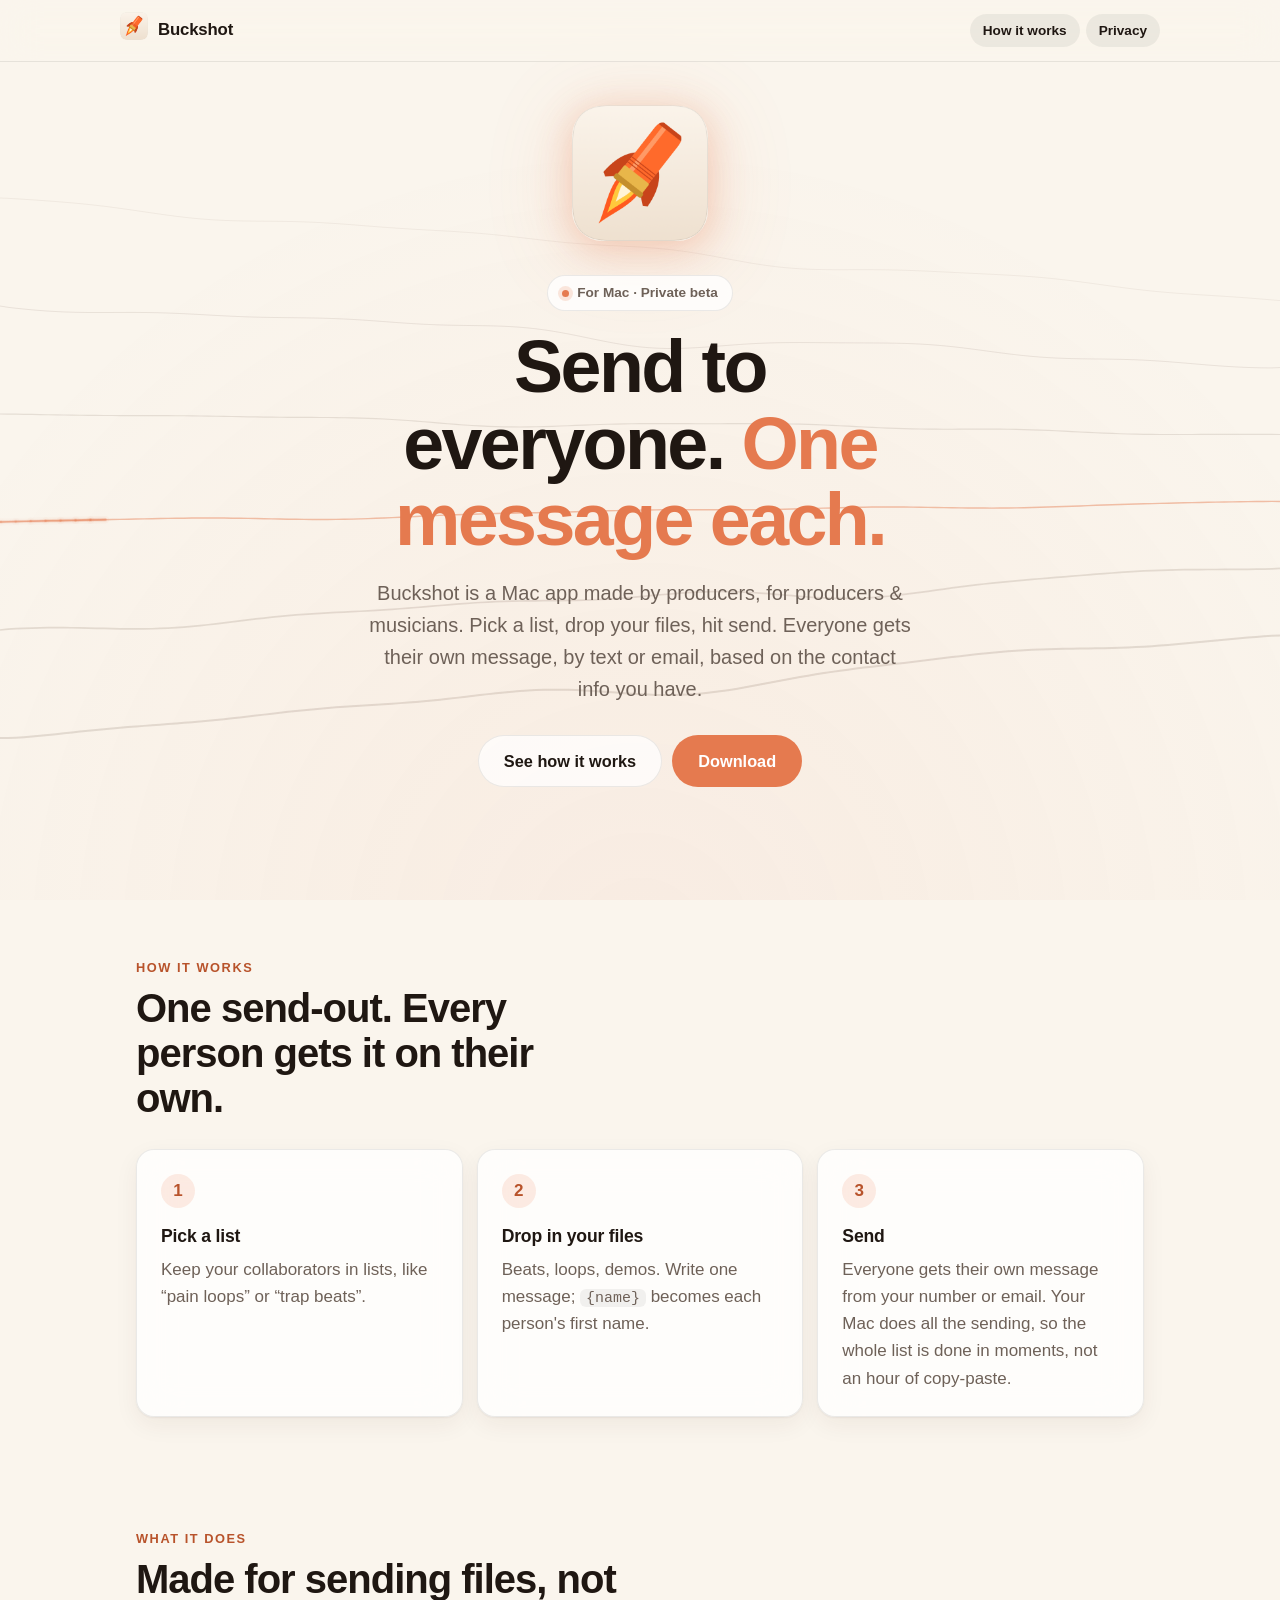
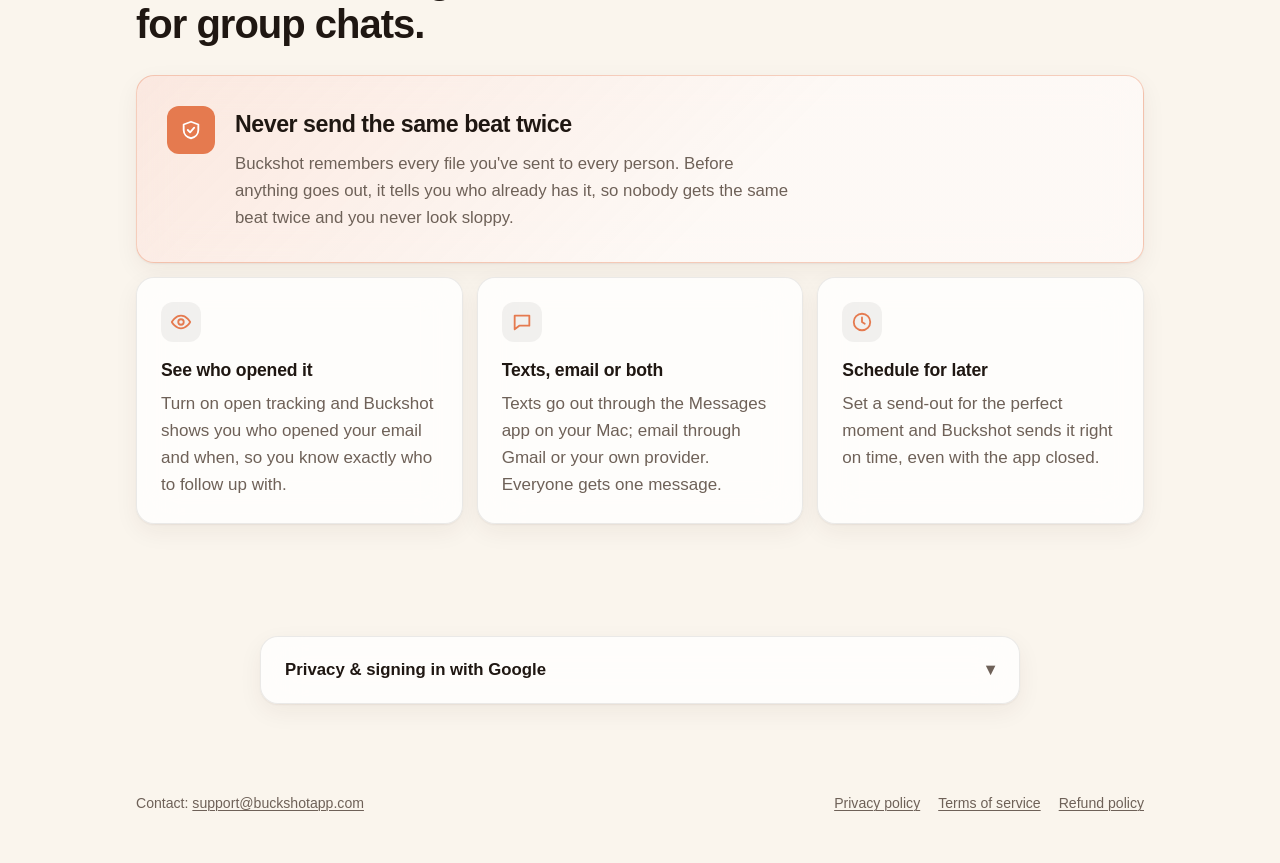
==== index.html @ 4b21f976 "Site: description says made by producers, for producers" ====
<!doctype html>
<html lang="en">
<head>
<meta charset="utf-8">
<meta name="viewport" content="width=device-width, initial-scale=1">
<!-- Google Search Console ownership (needed for Google OAuth verification). Never remove. -->
<meta name="google-site-verification" content="kDCfQ31Z-s-OFbejdX-DfELHmd-o-8pSM5kBamtCZ9k" />
<title>Buckshot</title>
<meta name="description" content="Buckshot is a Mac app that sends your files to a list of people, each as their own individual iMessage or email.">
<meta name="theme-color" content="#faf5ed" media="(prefers-color-scheme: light)">
<meta name="theme-color" content="#120d0b" media="(prefers-color-scheme: dark)">
<meta property="og:title" content="Buckshot">
<meta property="og:description" content="Send your beats to everyone, one message each. A Mac app for producers.">
<meta property="og:image" content="https://buckshotapp.com/icon-dark.png">
<link rel="icon" href="favicon.png">
<link rel="apple-touch-icon" href="apple-touch-icon.png">
<link rel="stylesheet" href="style.css">
</head>
<body>
<canvas id="strings" aria-hidden="true"></canvas>
<div class="wrap">
  <div class="nav">
    <a class="brand" href="./"><picture><source srcset="icon-light.png" media="(prefers-color-scheme: light)"><img src="icon-dark.png" alt=""></picture>Buckshot</a>
    <nav>
      <a class="pill small hide-small" href="#how">How it works</a>
      <a class="pill small" href="privacy.html">Privacy</a>
    </nav>
  </div>

  <main>
    <div class="hero">
      <div class="badge">
        <div class="glow"><picture><source srcset="icon-light.png" media="(prefers-color-scheme: light)"><img class="icon" src="icon-dark.png" alt="Buckshot app icon"></picture></div>
        <span class="chip"><span class="dot"></span>For Mac · Private beta</span>
      </div>
      <h1>Send to everyone. <em>One message each.</em></h1>
      <p class="lede">Buckshot is a Mac app made by producers, for producers &amp; musicians. Pick a list, drop your files, hit send. Everyone gets their own message, by text or email, based on the contact info you have.</p>
      <div class="actions">
        <a class="pill clear big" href="#how">See how it works</a>
        <a class="pill orange big" href="beta.html" id="download">Download</a>
      </div>
    </div>

    <section id="how">
      <p class="eyebrow">How it works</p>
      <h2>One send-out. Every person gets it on their own.</h2>
      <div class="steps">
        <div class="card"><span class="num">1</span><h3>Pick a list</h3><p>Keep your collaborators in lists, like “pain loops” or “trap beats”.</p></div>
        <div class="card"><span class="num">2</span><h3>Drop in your files</h3><p>Beats, loops, demos. Write one message; <code>{name}</code> becomes each person's first name.</p></div>
        <div class="card"><span class="num">3</span><h3>Send</h3><p>Everyone gets their own message from your number or email. Your Mac does all the sending, so the whole list is done in moments, not an hour of copy-paste.</p></div>
      </div>
    </section>

    <section>
      <p class="eyebrow">What it does</p>
      <h2>Made for sending files, not for group chats.</h2>
      <div class="card feature">
        <div class="ico"><svg viewBox="0 0 24 24" fill="none" stroke="currentColor" stroke-width="2" stroke-linecap="round" stroke-linejoin="round"><path d="M12 3l8 3v6c0 4.5-3.4 8-8 9-4.6-1-8-4.5-8-9V6z"/><path d="M8.5 12l2.5 2.5 4.5-5"/></svg></div>
        <div>
          <h3>Never send the same beat twice</h3>
          <p>Buckshot remembers every file you've sent to every person. Before anything goes out, it tells you who already has it, so nobody gets the same beat twice and you never look sloppy.</p>
        </div>
      </div>
      <div class="grid three">
        <div class="card">
          <div class="ico"><svg viewBox="0 0 24 24" fill="none" stroke="currentColor" stroke-width="2" stroke-linecap="round" stroke-linejoin="round"><path d="M2 12s3.6-7 10-7 10 7 10 7-3.6 7-10 7S2 12 2 12z"/><circle cx="12" cy="12" r="3"/></svg></div>
          <h3>See who opened it</h3><p>Turn on open tracking and Buckshot shows you who opened your email and when, so you know exactly who to follow up with.</p>
        </div>
        <div class="card">
          <div class="ico"><svg viewBox="0 0 24 24" fill="none" stroke="currentColor" stroke-width="2" stroke-linecap="round" stroke-linejoin="round"><path d="M4 5h16v11H9l-5 4z"/></svg></div>
          <h3>Texts, email or both</h3><p>Texts go out through the Messages app on your Mac; email through Gmail or your own provider. Everyone gets one message.</p>
        </div>
        <div class="card">
          <div class="ico"><svg viewBox="0 0 24 24" fill="none" stroke="currentColor" stroke-width="2" stroke-linecap="round" stroke-linejoin="round"><circle cx="12" cy="12" r="9"/><path d="M12 7v5l3 2"/></svg></div>
          <h3>Schedule for later</h3><p>Set a send-out for the perfect moment and Buckshot sends it right on time, even with the app closed.</p>
        </div>
      </div>
    </section>

    <section id="privacy">
      <details class="card google" id="google">
        <summary>Privacy &amp; signing in with Google</summary>
        <div class="body">
          <p>If you choose to send email from Gmail, Buckshot asks Google for permission to <strong>send email on your behalf</strong> (the <code>gmail.send</code> permission), plus your name and email address to show which account you're sending from. For files too big to attach (over 25 MB), it can put them in a “Buckshot” folder in your own Google Drive and link them in the email, like Gmail does; it can only touch files it created. Buckshot <strong>cannot read, search or delete your email</strong>. It only sends the messages you write, to the people you choose, when you press Send.</p>
          <p>Your Google sign-in is also your Buckshot account: Buckshot's server keeps your email address and which plan you're on, nothing else. Everything else (your contacts, lists, drafts and history) stays on your Mac.</p>
          <p><a href="privacy.html">Read the privacy policy</a></p>
        </div>
      </details>
    </section>
  </main>

  <footer>
    <span>Contact: <a href="mailto:support@buckshotapp.com">support@buckshotapp.com</a></span>
    <span class="links"><a href="privacy.html">Privacy policy</a><a href="terms.html">Terms of service</a><a href="refunds.html">Refund policy</a></span>
  </footer>
</div>
<dialog class="modal" id="beta">
  <div class="head">
    <picture><source srcset="icon-light.png" media="(prefers-color-scheme: light)"><img src="icon-dark.png" alt=""></picture>
    <div><div class="tag">Private beta</div><h2>Before you download</h2></div>
  </div>
  <p>Buckshot is in a <strong>private test</strong>. It isn't a fully released app yet, so it's very possible you'll run into a bug.</p>
  <p>If something goes wrong or you have an idea, click <strong>Report Issue / Feedback</strong> at the top of Buckshot. It goes straight to us and helps us fix it fast.</p>
  <label class="agree"><input type="checkbox" id="understand"> I understand</label>
  <div class="buttons">
    <button class="pill clear" type="button" id="cancel">Cancel</button>
    <a class="pill orange" id="get" aria-disabled="true" href="https://github.com/rockyshootingstar/buckshot-site/releases/latest/download/Buckshot.dmg">Download for Mac</a>
  </div>
  <p class="small">For macOS 14 or later. <a href="beta.html">Install steps</a></p>
</dialog>
<script>
  // Download opens the beta notice; the real download unlocks once "I understand" is ticked.
  (function () {
    const dialog = document.getElementById("beta"), box = document.getElementById("understand"), get = document.getElementById("get");
    if (!dialog.showModal) return;                       // very old browsers: the button just goes to the beta page
    document.getElementById("download").addEventListener("click", e => { e.preventDefault(); box.checked = false; sync(); dialog.showModal(); });
    document.getElementById("cancel").addEventListener("click", () => dialog.close());
    dialog.addEventListener("click", e => {          // a click outside the card closes it
      const r = dialog.getBoundingClientRect();
      if (e.target === dialog && (e.clientX < r.left || e.clientX > r.right || e.clientY < r.top || e.clientY > r.bottom)) dialog.close();
    });
    function sync() { get.setAttribute("aria-disabled", box.checked ? "false" : "true"); get.tabIndex = box.checked ? 0 : -1; }
    box.addEventListener("change", sync);
    get.addEventListener("click", e => { if (!box.checked) e.preventDefault(); else setTimeout(() => dialog.close(), 400); });
  })();
</script>
<script src="strings.js"></script>
</body>
</html>
---- style.css ----
/* Buckshot's look, matching the app (Palette.swift): warm near-black with pale strings and Buckshot orange;
   in light mode warm cream paper with soft brown strings. */
:root {
  --page: #faf5ed; --bar: rgba(250, 245, 237, 0.72); --card: rgba(255, 255, 255, 0.78);
  --edge: rgba(0, 0, 0, 0.08); --text: #1f1712; --muted: #6e6158; --soft: rgba(0, 0, 0, 0.05);
  --accent: #e57a4f; --modal: #fffaf3; --accent-text: #b8532b; --pill: rgba(0, 0, 0, 0.06); --pill-hover: rgba(0, 0, 0, 0.1);
  --shadow: 0 1px 2px rgba(60, 40, 20, 0.06), 0 8px 24px rgba(60, 40, 20, 0.06);
  --clear: rgba(255, 255, 255, 0.72); --clear-edge: rgba(0, 0, 0, 0.08); --clear-hover: rgba(255, 255, 255, 0.95);
  color-scheme: light dark;
}
@media (prefers-color-scheme: dark) {
  :root {
    --modal: #1c1512;
    --page: #120d0b; --bar: rgba(18, 13, 11, 0.6); --card: rgba(255, 255, 255, 0.045);
    --edge: rgba(255, 255, 255, 0.07); --text: #f3ece6; --muted: #a8998f; --soft: rgba(255, 255, 255, 0.05);
    --accent-text: #f0905f; --pill: rgba(255, 255, 255, 0.08); --pill-hover: rgba(255, 255, 255, 0.13);
    --shadow: none;
    --clear: rgba(255, 255, 255, 0.13); --clear-edge: rgba(255, 255, 255, 0.16); --clear-hover: rgba(255, 255, 255, 0.2);
  }
}

* { box-sizing: border-box; }
html { background: var(--page); scroll-behavior: smooth; }
body {
  margin: 0; color: var(--text); background: var(--page); min-height: 100vh;
  font: 17px/1.6 -apple-system, BlinkMacSystemFont, "SF Pro Text", "Segoe UI", Roboto, Helvetica, Arial, sans-serif;
  -webkit-font-smoothing: antialiased; overflow-x: hidden;
}
#strings { position: fixed; inset: 0; width: 100%; height: 100%; z-index: 0; pointer-events: none; }
.wrap { position: relative; z-index: 1; }
a { color: var(--accent-text); text-decoration-thickness: 1px; text-underline-offset: 2px; }
code { font: 0.88em ui-monospace, "SF Mono", Menlo, monospace; background: var(--soft); padding: 1px 6px; border-radius: 6px; overflow-wrap: anywhere; }

/* Top bar */
.nav {
  position: sticky; top: 0; z-index: 5; display: flex; align-items: center; justify-content: space-between;
  gap: 16px; padding: 12px max(16px, calc((100vw - 1040px) / 2));
  background: var(--bar); backdrop-filter: blur(18px) saturate(1.4); -webkit-backdrop-filter: blur(18px) saturate(1.4);
  border-bottom: 1px solid var(--edge);
}
.brand { display: flex; align-items: center; gap: 10px; color: var(--text); text-decoration: none; font-weight: 700; font-size: 1.05rem; letter-spacing: -0.01em; }
.brand img { width: 34px; height: 34px; margin: -3px; }
.nav nav { display: flex; gap: 6px; flex-wrap: wrap; justify-content: flex-end; }

/* Pills, like the app's buttons */
.pill {
  display: inline-flex; align-items: center; gap: 8px; padding: 8px 16px; border-radius: 999px;
  background: var(--pill); color: var(--text); text-decoration: none; font-weight: 600; font-size: 0.92rem;
  border: 0; transition: background 150ms ease, filter 150ms ease, opacity 150ms ease;
}
.pill.clear {
  background: var(--clear); color: var(--text); box-shadow: inset 0 0 0 1px var(--clear-edge);
  backdrop-filter: blur(12px); -webkit-backdrop-filter: blur(12px);
}
@media (hover: hover) {
  .pill:hover { background: var(--pill-hover); }
  .pill.clear:hover { background: var(--clear-hover); }
}
.pill.orange { background: var(--accent); color: #fff; }
@media (hover: hover) { .pill.orange:hover { background: var(--accent); filter: brightness(1.08); } }
.pill.big { padding: 13px 26px; font-size: 1.02rem; }
.pill.small { padding: 6px 13px; font-size: 0.85rem; }
.chip {
  display: inline-flex; align-items: center; gap: 8px; padding: 6px 14px; border-radius: 999px;
  background: var(--card); border: 1px solid var(--edge); color: var(--muted); font-size: 0.85rem; font-weight: 600;
  backdrop-filter: blur(12px); -webkit-backdrop-filter: blur(12px);
}
.chip .dot { width: 7px; height: 7px; border-radius: 50%; background: var(--accent); box-shadow: 0 0 0 4px rgba(229, 122, 79, 0.18); }

/* Homepage */
.hero {
  min-height: calc(100vh - 60px); display: flex; flex-direction: column; align-items: center; justify-content: center;
  text-align: center; padding: 48px 16px 72px;
}
.hero .badge { display: flex; flex-direction: column; align-items: center; }
.hero > * { position: relative; top: var(--lift, 0px); }   /* not transform: the fade-in animates that */
/* A still, soft orange light shaped exactly like the icon's rounded tile (824/1024 of the image, 185 corners),
   made with box-shadow so there's no filter and no blurred box. Decorative, so it doesn't animate. */
.hero .glow { position: relative; margin-bottom: 18px; animation: rise .7s cubic-bezier(.2, .8, .2, 1) both; }
.hero .glow::before {
  content: ""; position: absolute; inset: 9.77%; border-radius: 22.45%; z-index: -1;
  box-shadow: 0 6px 34px 2px rgba(229, 122, 79, 0.30), 0 10px 80px 14px rgba(229, 122, 79, 0.12);
}
.hero .icon { display: block; width: 168px; height: 168px; }
.hero h1 {
  font-size: clamp(2.4rem, 6.4vw, 4.6rem); line-height: 1.04; letter-spacing: -0.035em; font-weight: 800;
  margin: 18px 0 18px; max-width: 14ch; animation: rise .7s .05s cubic-bezier(.2, .8, .2, 1) both;
}
.hero h1 em { font-style: normal; color: var(--accent); }
.hero .lede { font-size: clamp(1.05rem, 2vw, 1.25rem); color: var(--muted); max-width: 34rem; margin: 0 0 30px; animation: rise .7s .1s cubic-bezier(.2, .8, .2, 1) both; }
.hero .actions { display: flex; gap: 10px; flex-wrap: wrap; justify-content: center; animation: rise .7s .15s cubic-bezier(.2, .8, .2, 1) both; }
.hero .chip { animation: rise .7s cubic-bezier(.2, .8, .2, 1) both; }
@keyframes rise { from { opacity: 0; transform: translateY(14px); } to { opacity: 1; transform: none; } }

section { max-width: 1040px; margin: 0 auto; padding: 56px 16px; }
.eyebrow { color: var(--accent-text); font-weight: 700; font-size: 0.8rem; letter-spacing: 0.12em; text-transform: uppercase; margin: 0 0 8px; }
section > h2 { font-size: clamp(1.7rem, 3.6vw, 2.5rem); letter-spacing: -0.025em; line-height: 1.12; margin: 0 0 28px; max-width: 22ch; }

.card {
  background: var(--card); border: 1px solid var(--edge); border-radius: 18px; padding: 24px;
  backdrop-filter: blur(20px) saturate(1.3); -webkit-backdrop-filter: blur(20px) saturate(1.3); box-shadow: var(--shadow);
  transition: transform .35s cubic-bezier(.2, .8, .2, 1), border-color .35s;
}
.grid .card:hover, .steps .card:hover { transform: translateY(-3px); }
.card h3 { margin: 0 0 6px; font-size: 1.1rem; letter-spacing: -0.01em; }
.card p { margin: 0; color: var(--muted); }
.steps { display: grid; grid-template-columns: repeat(3, 1fr); gap: 14px; }
.steps .num {
  display: inline-grid; place-items: center; width: 34px; height: 34px; border-radius: 50%; margin-bottom: 14px;
  background: rgba(229, 122, 79, 0.14); color: var(--accent-text); font-weight: 800;
}
.grid { display: grid; grid-template-columns: repeat(2, 1fr); gap: 14px; }
.grid.three { grid-template-columns: repeat(3, 1fr); }
.card.feature {
  display: flex; gap: 20px; align-items: flex-start; margin-bottom: 14px; padding: 30px;
  border-color: rgba(229, 122, 79, 0.35);
  background: linear-gradient(135deg, rgba(229, 122, 79, 0.16), rgba(229, 122, 79, 0.03) 60%), var(--card);
}
.card.feature .ico { background: var(--accent); color: #fff; width: 48px; height: 48px; flex: none; }
.card.feature h3 { font-size: 1.45rem; letter-spacing: -0.02em; margin-bottom: 8px; }
.card.feature p { font-size: 1.05rem; max-width: 60ch; }
.card.feature:hover { transform: translateY(-3px); }
details.card { padding: 0; }
details summary {
  list-style: none; cursor: pointer; padding: 20px 24px; font-weight: 700; font-size: 1.05rem;
  display: flex; justify-content: space-between; align-items: center; gap: 12px;
}
details summary::-webkit-details-marker { display: none; }
details summary::after { content: "▾"; color: var(--muted); transition: transform .25s; }
details[open] summary::after { transform: rotate(180deg); }
details .body { padding: 0 24px 22px; }
.ico {
  width: 40px; height: 40px; border-radius: 12px; display: grid; place-items: center; margin-bottom: 14px;
  background: var(--soft); color: var(--accent);
}
.ico svg { width: 22px; height: 22px; }
.google { max-width: 760px; margin: 0 auto; }
.google p { color: var(--text); margin: 0 0 12px; }
.google p:last-child { margin: 0; }

/* Legal and tester pages */
.doc { max-width: 760px; margin: 0 auto; padding: 56px 16px 24px; }
.doc > header { margin-bottom: 26px; }
.doc > header h1 { font-size: clamp(2rem, 5vw, 3rem); letter-spacing: -0.03em; line-height: 1.08; margin: 0 0 6px; }
.doc > header p { color: var(--muted); margin: 0; }
.doc .card { padding: 28px 32px; }
.doc .card p { color: var(--text); margin: 0 0 14px; }
.doc .card h2 { font-size: 1.2rem; letter-spacing: -0.01em; margin: 30px 0 8px; }
.doc .card > :first-child { margin-top: 0; }
.doc .card > :last-child { margin-bottom: 0; }
.doc ul, .doc ol { padding-left: 22px; }
.doc li { margin: 4px 0; }

.modal {
  width: min(460px, calc(100vw - 32px)); padding: 28px; border-radius: 22px; border: 1px solid var(--edge);
  background: var(--modal); color: var(--text); box-shadow: 0 24px 80px rgba(0, 0, 0, 0.45);
  opacity: 0; transform: scale(.95) translateY(6px);
  transition: opacity 180ms cubic-bezier(.165, .84, .44, 1), transform 180ms cubic-bezier(.165, .84, .44, 1),
              overlay 180ms allow-discrete, display 180ms allow-discrete;
}
.modal[open] {
  opacity: 1; transform: none;
  transition-duration: 240ms;
}
@starting-style { .modal[open] { opacity: 0; transform: scale(.95) translateY(6px); } }
.modal::backdrop { background: rgba(10, 6, 4, 0); transition: background 240ms ease, overlay 240ms allow-discrete, display 240ms allow-discrete; }
.modal[open]::backdrop { background: rgba(10, 6, 4, 0.55); }
@starting-style { .modal[open]::backdrop { background: rgba(10, 6, 4, 0); } }
.modal .head { display: flex; align-items: center; gap: 14px; margin-bottom: 14px; }
.modal .head img { width: 54px; height: 54px; margin: -5px; }
.modal h2 { font-size: 1.35rem; letter-spacing: -0.02em; margin: 0; }
.modal .tag { color: var(--accent-text); font-size: 0.8rem; font-weight: 700; letter-spacing: 0.1em; text-transform: uppercase; }
.modal p { margin: 0 0 12px; color: var(--muted); font-size: 0.97rem; }
.modal p strong { color: var(--text); }
.modal .agree {
  display: flex; align-items: center; gap: 12px; margin: 18px 0 20px; padding: 14px 16px; border-radius: 14px;
  background: var(--soft); cursor: pointer; font-weight: 600; user-select: none;
}
.modal .agree input { width: 20px; height: 20px; margin: 0; accent-color: var(--accent); cursor: pointer; flex: none; }
.modal .buttons { display: flex; gap: 10px; justify-content: flex-end; flex-wrap: wrap; }
.modal .pill { cursor: pointer; font-family: inherit; }
.modal .pill[aria-disabled="true"] { opacity: 0.4; pointer-events: none; }
.modal .small { font-size: 0.85rem; margin: 16px 0 0; text-align: center; }

footer {
  position: relative; z-index: 1; max-width: 1040px; margin: 0 auto; padding: 32px 16px 48px;
  color: var(--muted); font-size: 0.88rem; display: flex; justify-content: space-between; gap: 12px 24px; flex-wrap: wrap;
}
footer a { color: var(--muted); }
footer a:hover { color: var(--text); }
footer .links { display: flex; gap: 6px 18px; flex-wrap: wrap; }

@media (max-width: 760px) {
  .steps, .grid { grid-template-columns: 1fr; }
  .hero .icon { width: 128px; height: 128px; }
  .grid.three { grid-template-columns: 1fr; }
  .card.feature { flex-direction: column; gap: 0; }
  .doc .card { padding: 22px 20px; }
  .nav nav .hide-small { display: none; }
}
@media (prefers-reduced-motion: reduce) {
  * { animation: none !important; transition: none !important; }
  html { scroll-behavior: auto; }
}
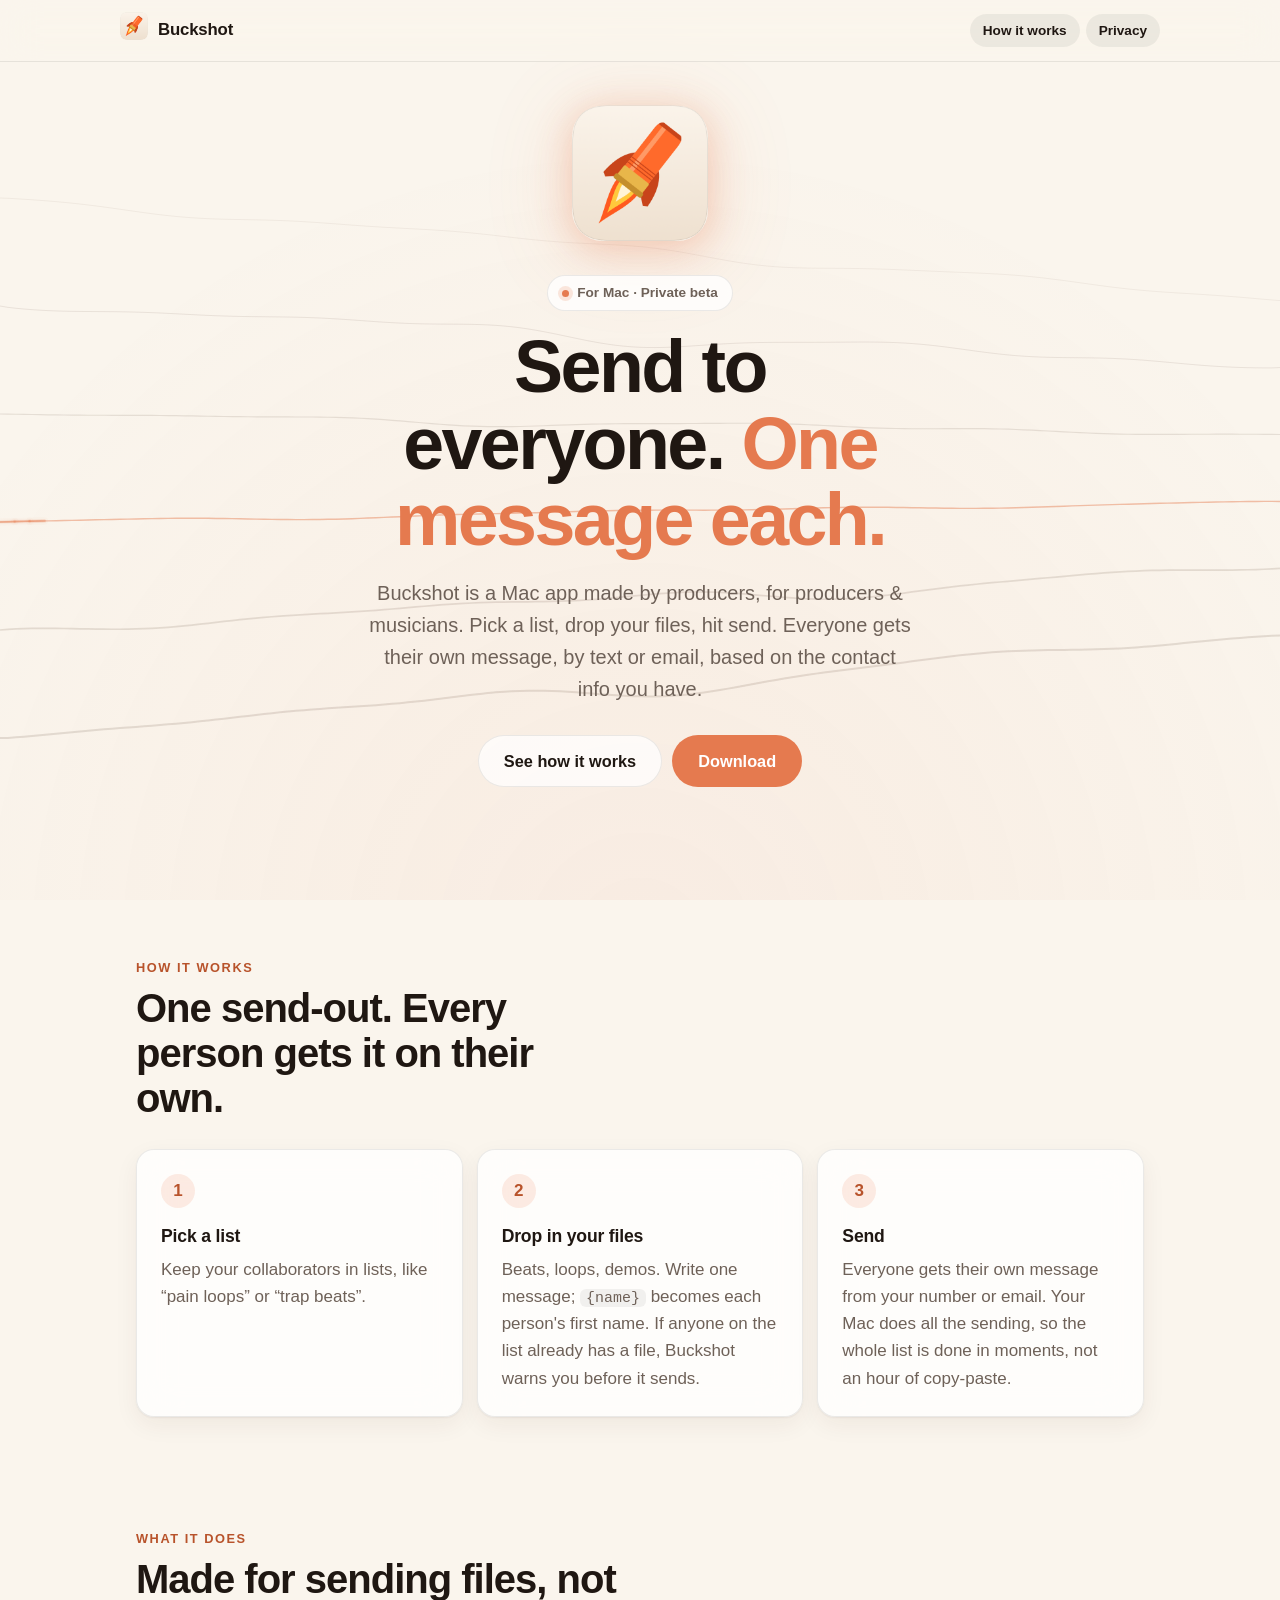
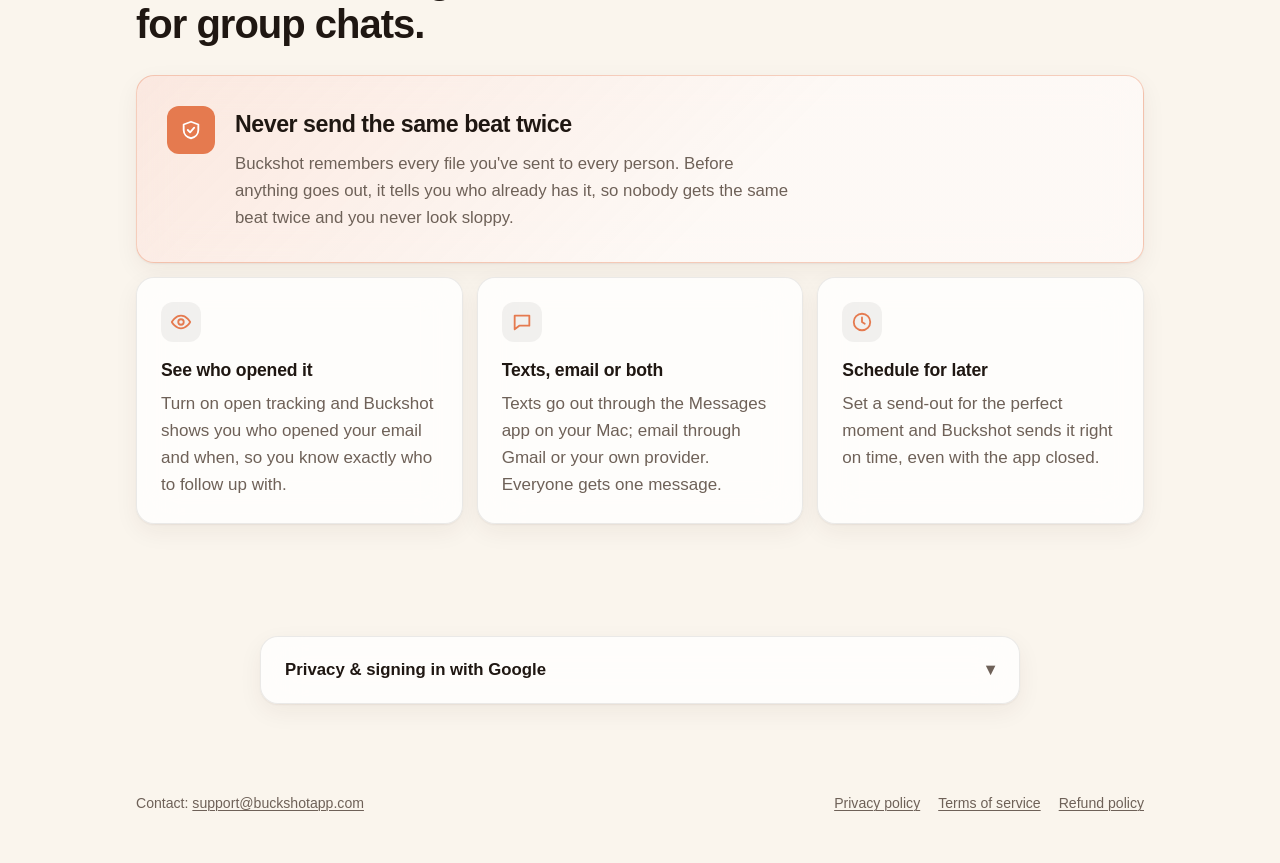
==== commit b2dbab7f: "Site: step 2 mentions the already-sent file warning" ====
--- a/index.html
+++ b/index.html
@@ -46,7 +46,7 @@
       <h2>One send-out. Every person gets it on their own.</h2>
       <div class="steps">
         <div class="card"><span class="num">1</span><h3>Pick a list</h3><p>Keep your collaborators in lists, like “pain loops” or “trap beats”.</p></div>
-        <div class="card"><span class="num">2</span><h3>Drop in your files</h3><p>Beats, loops, demos. Write one message; <code>{name}</code> becomes each person's first name.</p></div>
+        <div class="card"><span class="num">2</span><h3>Drop in your files</h3><p>Beats, loops, demos. Write one message; <code>{name}</code> becomes each person's first name. If anyone on the list already has a file, Buckshot warns you before it sends.</p></div>
         <div class="card"><span class="num">3</span><h3>Send</h3><p>Everyone gets their own message from your number or email. Your Mac does all the sending, so the whole list is done in moments, not an hour of copy-paste.</p></div>
       </div>
     </section>
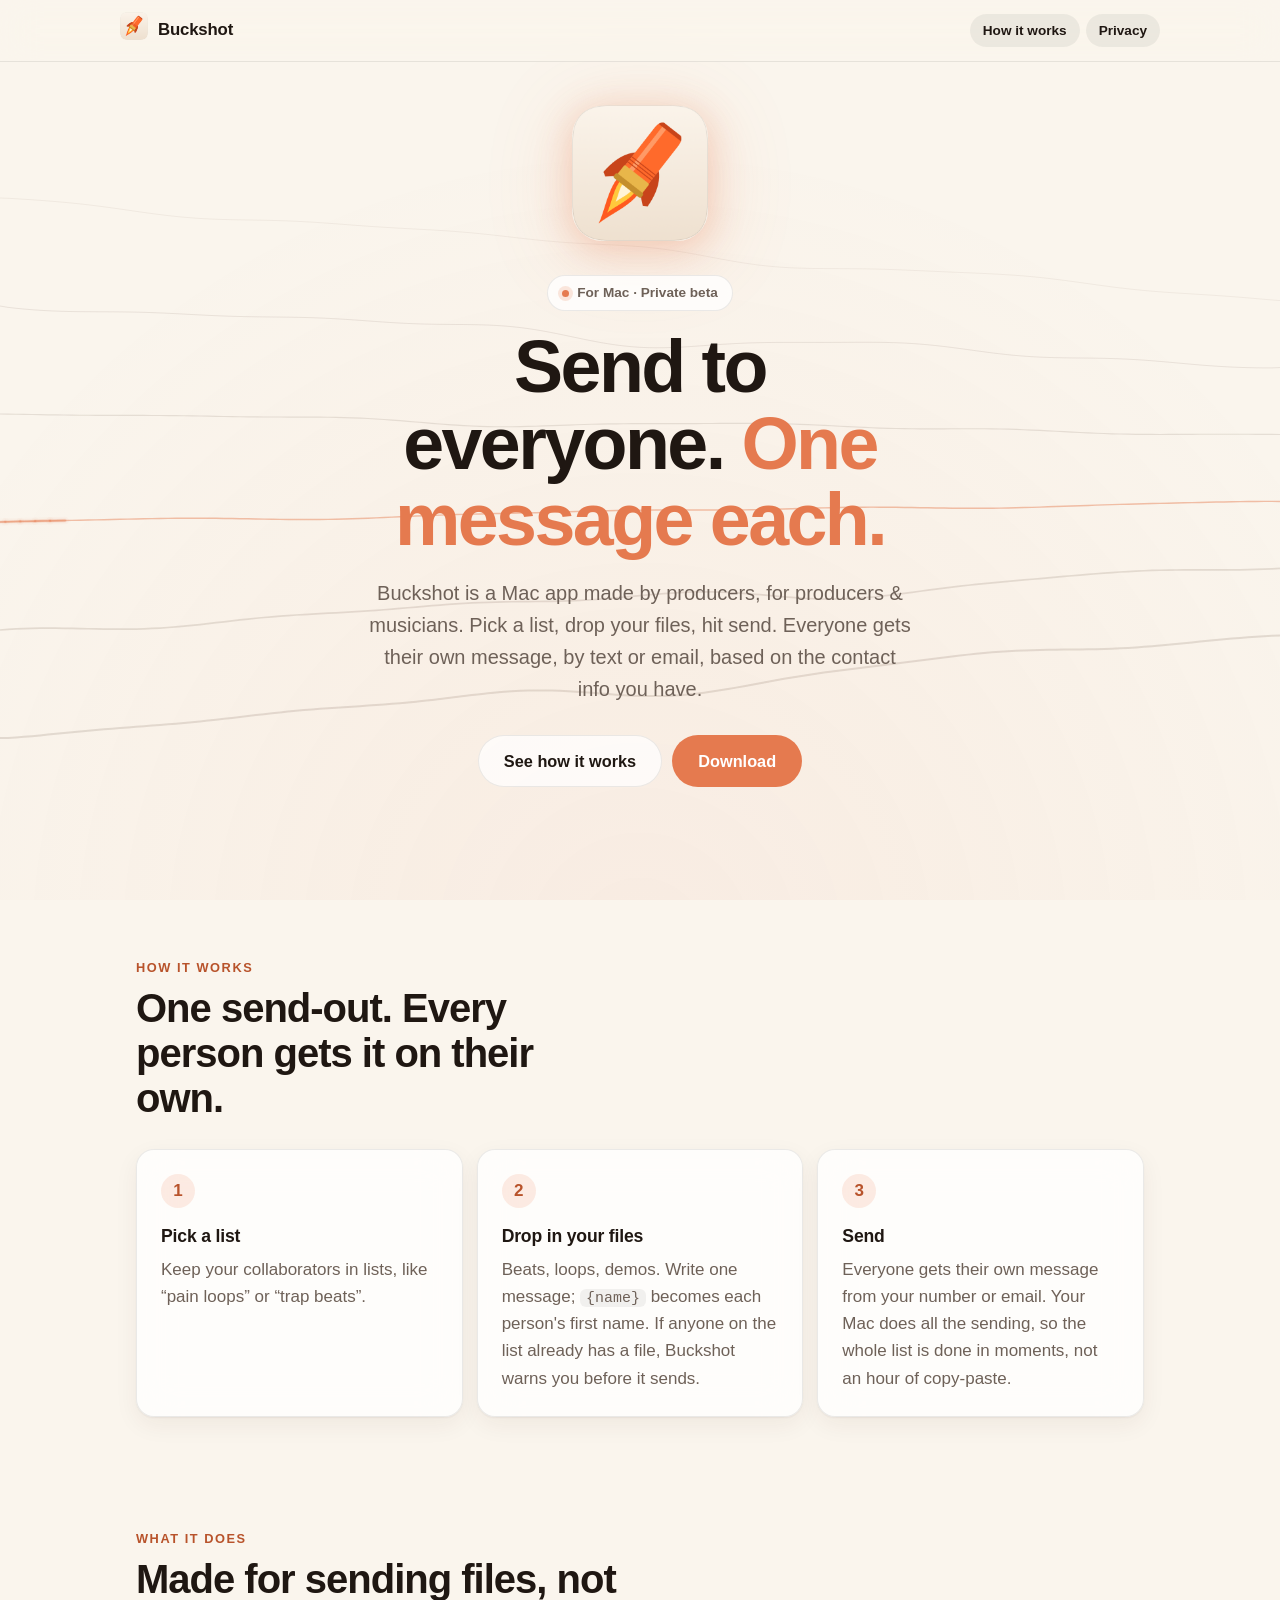
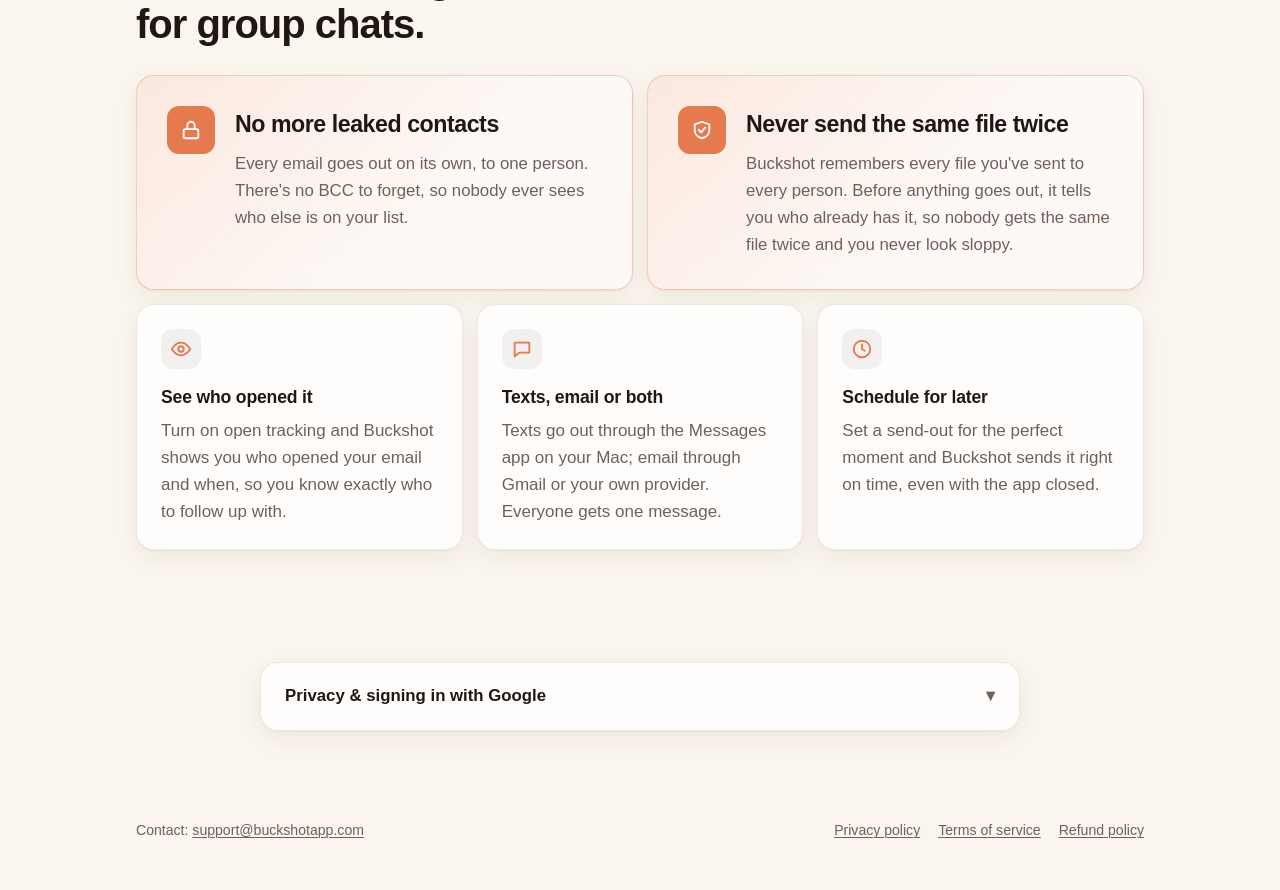
==== commit 1eac57dc: "Site: "No more leaked contacts" card beside "Never send the same file twice"" ====
--- a/index.html
+++ b/index.html
@@ -54,11 +54,20 @@
     <section>
       <p class="eyebrow">What it does</p>
       <h2>Made for sending files, not for group chats.</h2>
-      <div class="card feature">
-        <div class="ico"><svg viewBox="0 0 24 24" fill="none" stroke="currentColor" stroke-width="2" stroke-linecap="round" stroke-linejoin="round"><path d="M12 3l8 3v6c0 4.5-3.4 8-8 9-4.6-1-8-4.5-8-9V6z"/><path d="M8.5 12l2.5 2.5 4.5-5"/></svg></div>
-        <div>
-          <h3>Never send the same beat twice</h3>
-          <p>Buckshot remembers every file you've sent to every person. Before anything goes out, it tells you who already has it, so nobody gets the same beat twice and you never look sloppy.</p>
+      <div class="grid features">
+        <div class="card feature">
+          <div class="ico"><svg viewBox="0 0 24 24" fill="none" stroke="currentColor" stroke-width="2" stroke-linecap="round" stroke-linejoin="round"><rect x="4" y="11" width="16" height="10" rx="2"/><path d="M8 11V7a4 4 0 0 1 8 0v4"/></svg></div>
+          <div>
+            <h3>No more leaked contacts</h3>
+            <p>Every email goes out on its own, to one person. There's no BCC to forget, so nobody ever sees who else is on your list.</p>
+          </div>
+        </div>
+        <div class="card feature">
+          <div class="ico"><svg viewBox="0 0 24 24" fill="none" stroke="currentColor" stroke-width="2" stroke-linecap="round" stroke-linejoin="round"><path d="M12 3l8 3v6c0 4.5-3.4 8-8 9-4.6-1-8-4.5-8-9V6z"/><path d="M8.5 12l2.5 2.5 4.5-5"/></svg></div>
+          <div>
+            <h3>Never send the same file twice</h3>
+            <p>Buckshot remembers every file you've sent to every person. Before anything goes out, it tells you who already has it, so nobody gets the same file twice and you never look sloppy.</p>
+          </div>
         </div>
       </div>
       <div class="grid three">
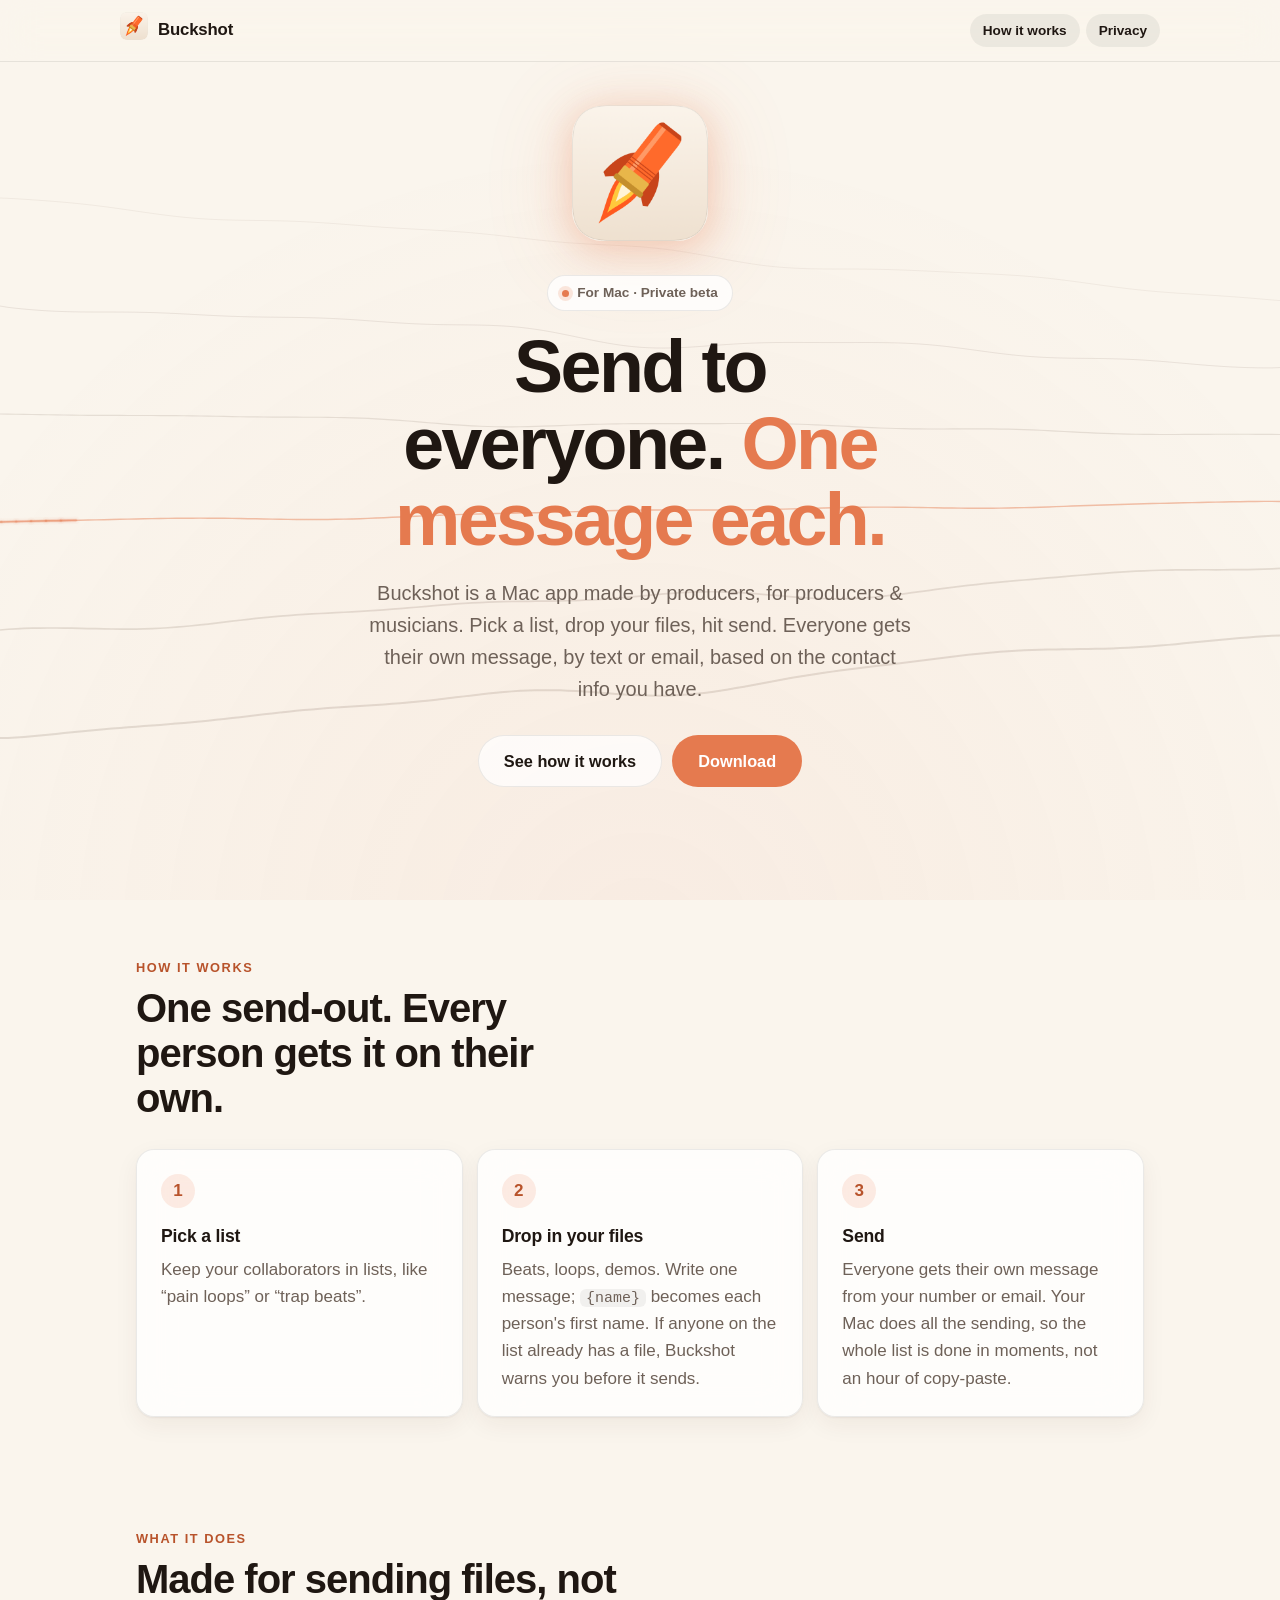
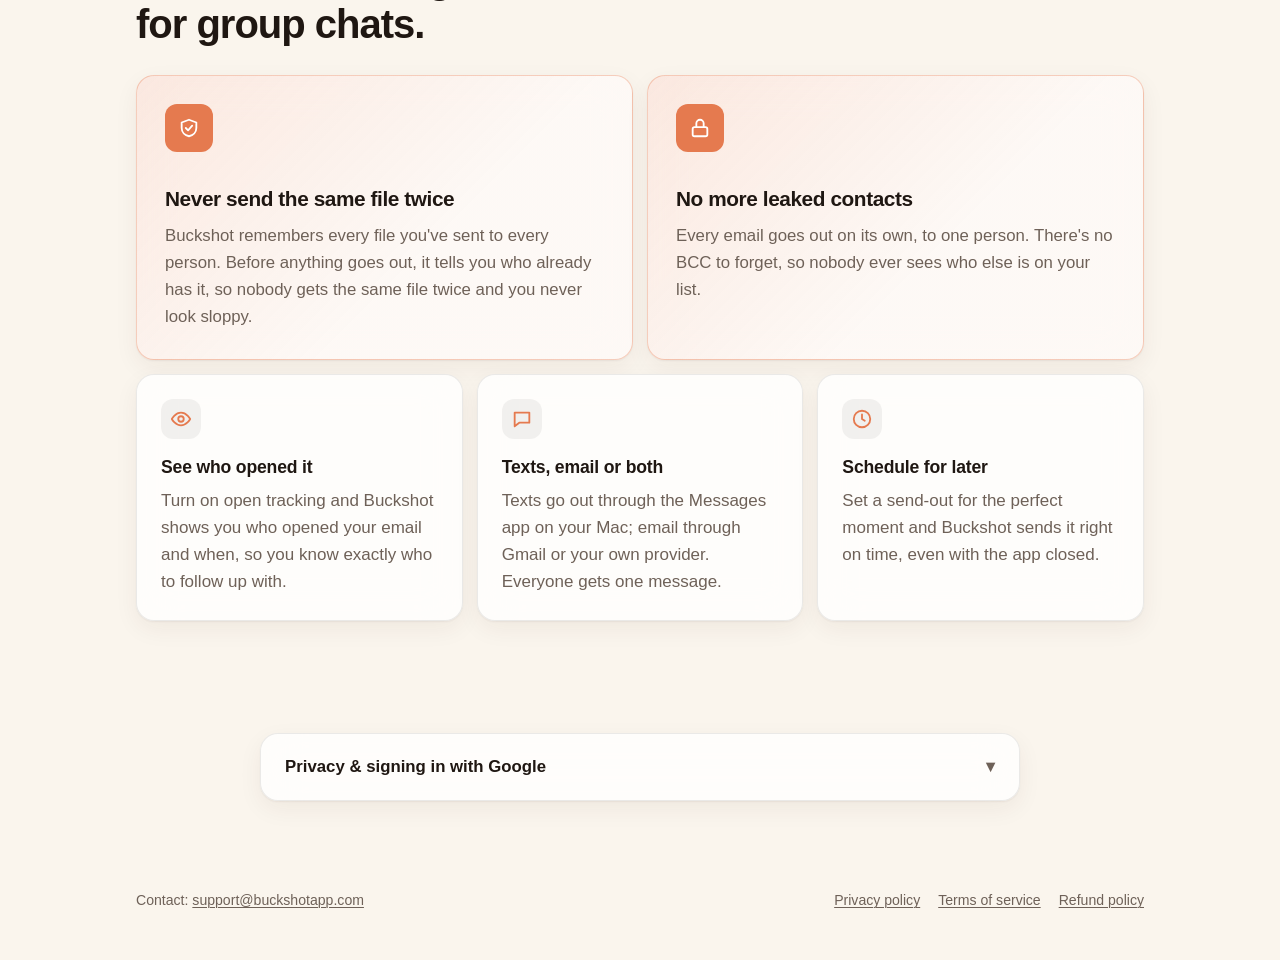
==== commit 45c0a518: "Site: "Never send the same file twice" first, "No more leaked contacts" second" ====
--- a/index.html
+++ b/index.html
@@ -56,17 +56,17 @@
       <h2>Made for sending files, not for group chats.</h2>
       <div class="grid features">
         <div class="card feature">
+          <div class="ico"><svg viewBox="0 0 24 24" fill="none" stroke="currentColor" stroke-width="2" stroke-linecap="round" stroke-linejoin="round"><path d="M12 3l8 3v6c0 4.5-3.4 8-8 9-4.6-1-8-4.5-8-9V6z"/><path d="M8.5 12l2.5 2.5 4.5-5"/></svg></div>
+          <div>
+            <h3>Never send the same file twice</h3>
+            <p>Buckshot remembers every file you've sent to every person. Before anything goes out, it tells you who already has it, so nobody gets the same file twice and you never look sloppy.</p>
+          </div>
+        </div>
+        <div class="card feature">
           <div class="ico"><svg viewBox="0 0 24 24" fill="none" stroke="currentColor" stroke-width="2" stroke-linecap="round" stroke-linejoin="round"><rect x="4" y="11" width="16" height="10" rx="2"/><path d="M8 11V7a4 4 0 0 1 8 0v4"/></svg></div>
           <div>
             <h3>No more leaked contacts</h3>
             <p>Every email goes out on its own, to one person. There's no BCC to forget, so nobody ever sees who else is on your list.</p>
-          </div>
-        </div>
-        <div class="card feature">
-          <div class="ico"><svg viewBox="0 0 24 24" fill="none" stroke="currentColor" stroke-width="2" stroke-linecap="round" stroke-linejoin="round"><path d="M12 3l8 3v6c0 4.5-3.4 8-8 9-4.6-1-8-4.5-8-9V6z"/><path d="M8.5 12l2.5 2.5 4.5-5"/></svg></div>
-          <div>
-            <h3>Never send the same file twice</h3>
-            <p>Buckshot remembers every file you've sent to every person. Before anything goes out, it tells you who already has it, so nobody gets the same file twice and you never look sloppy.</p>
           </div>
         </div>
       </div>
--- a/style.css
+++ b/style.css
@@ -120,6 +120,9 @@
 .card.feature h3 { font-size: 1.45rem; letter-spacing: -0.02em; margin-bottom: 8px; }
 .card.feature p { font-size: 1.05rem; max-width: 60ch; }
 .card.feature:hover { transform: translateY(-3px); }
+.grid.features { margin-bottom: 14px; }
+.grid.features .card.feature { flex-direction: column; gap: 16px; margin-bottom: 0; padding: 28px; }
+.grid.features .card.feature h3 { font-size: 1.3rem; }
 details.card { padding: 0; }
 details summary {
   list-style: none; cursor: pointer; padding: 20px 24px; font-weight: 700; font-size: 1.05rem;
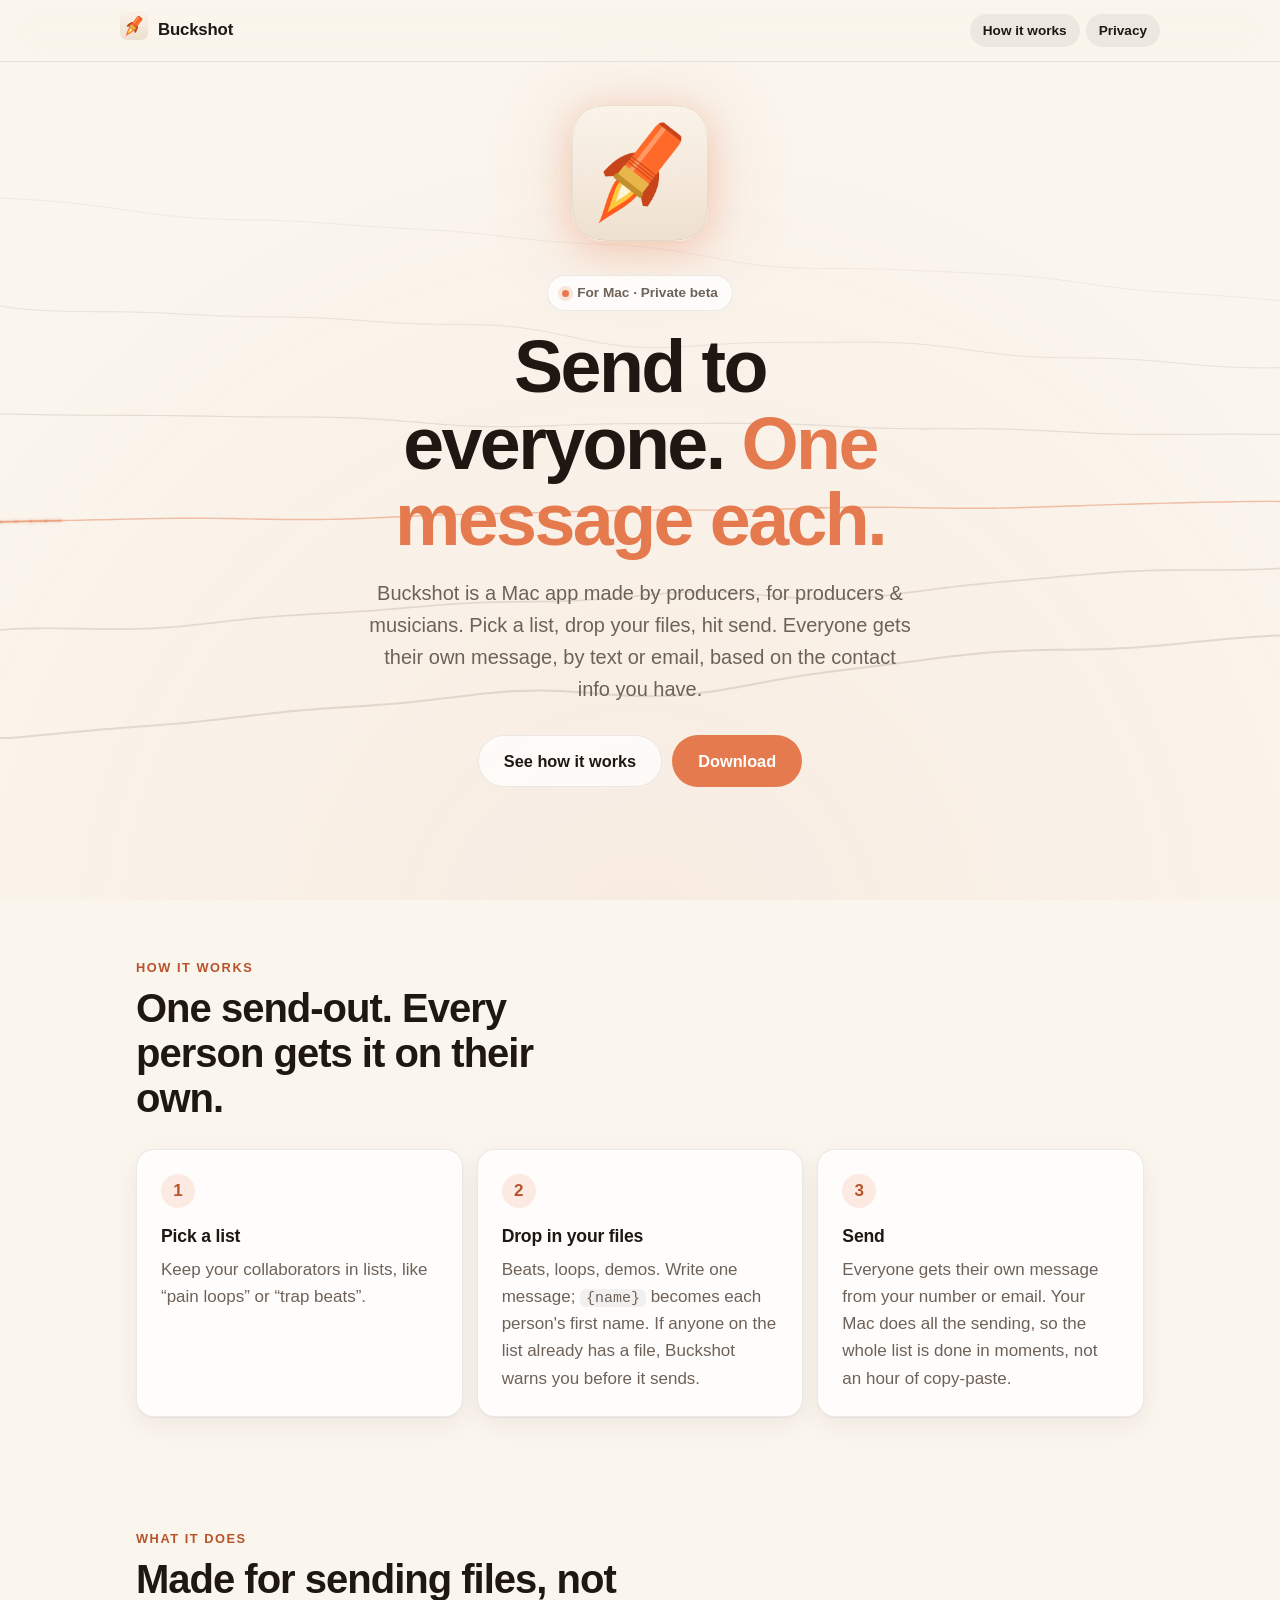
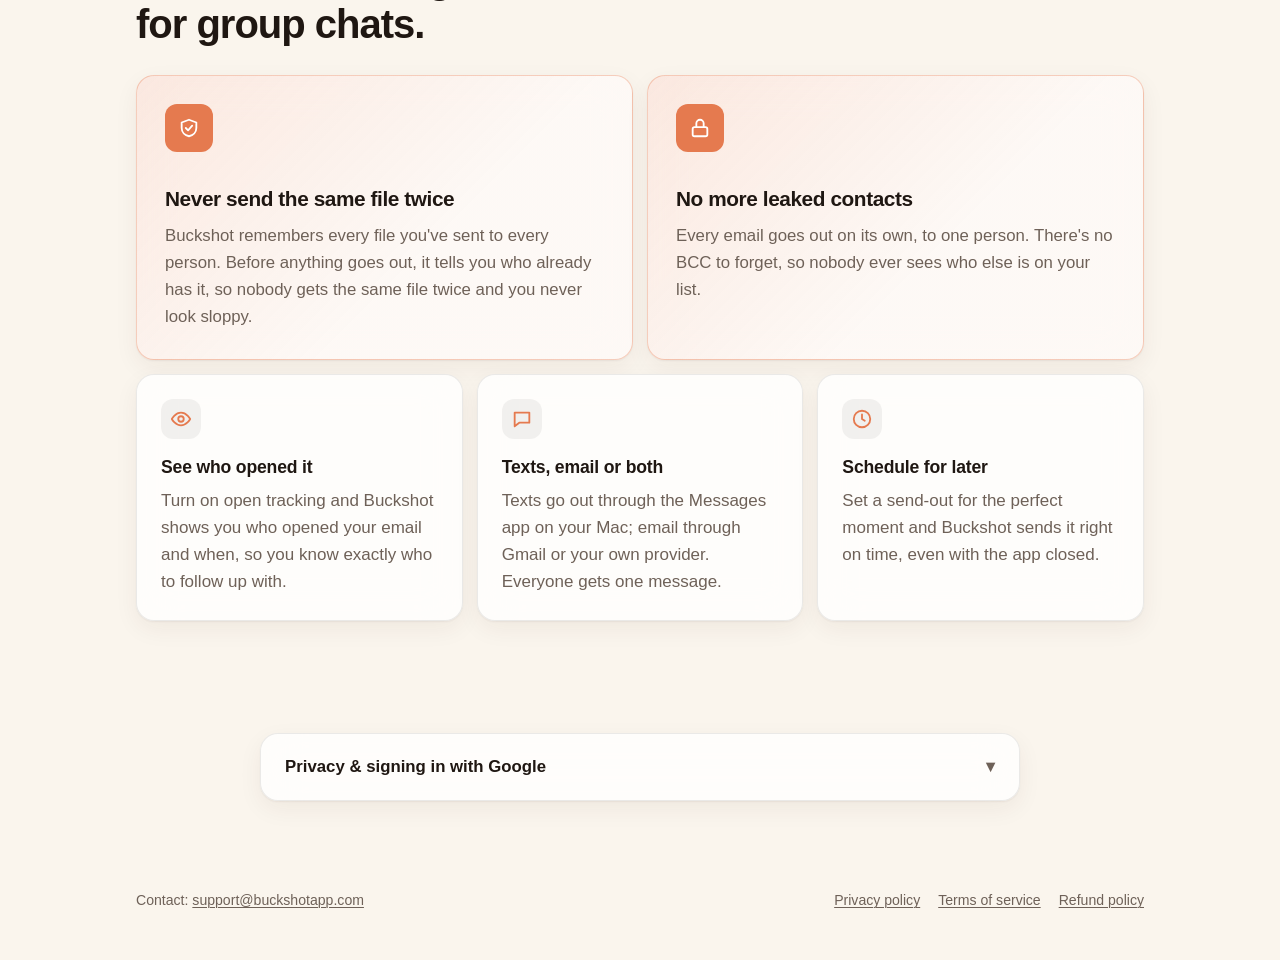
==== commit 925aa642: "Link preview: Send your files to everyone Co-Authored-By: Claude Opus 5.5 <noreply@anthropic.com>" ====
--- a/index.html
+++ b/index.html
@@ -10,7 +10,7 @@
 <meta name="theme-color" content="#faf5ed" media="(prefers-color-scheme: light)">
 <meta name="theme-color" content="#120d0b" media="(prefers-color-scheme: dark)">
 <meta property="og:title" content="Buckshot">
-<meta property="og:description" content="Send your beats to everyone, one message each. A Mac app for producers.">
+<meta property="og:description" content="Send your files to everyone, one message each. A Mac app for producers.">
 <meta property="og:image" content="https://buckshotapp.com/icon-dark.png">
 <link rel="icon" href="favicon.png">
 <link rel="apple-touch-icon" href="apple-touch-icon.png">
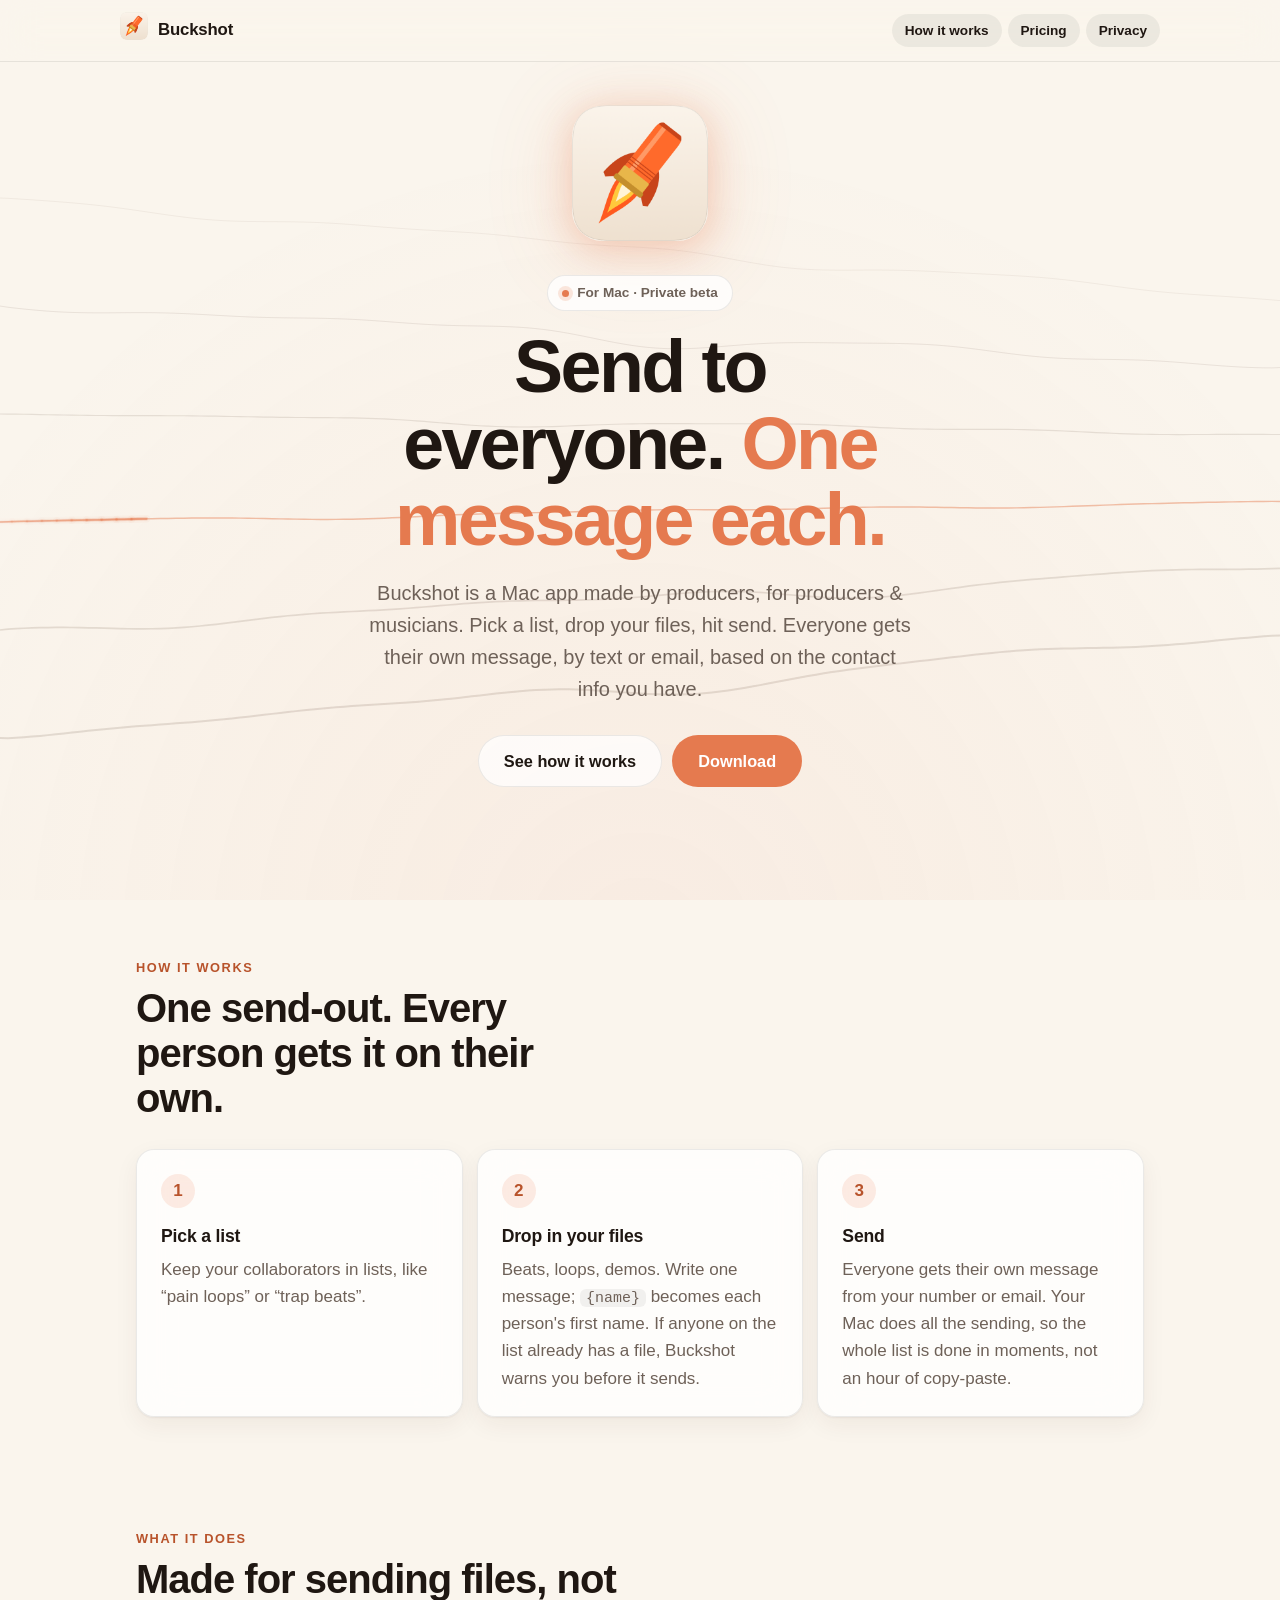
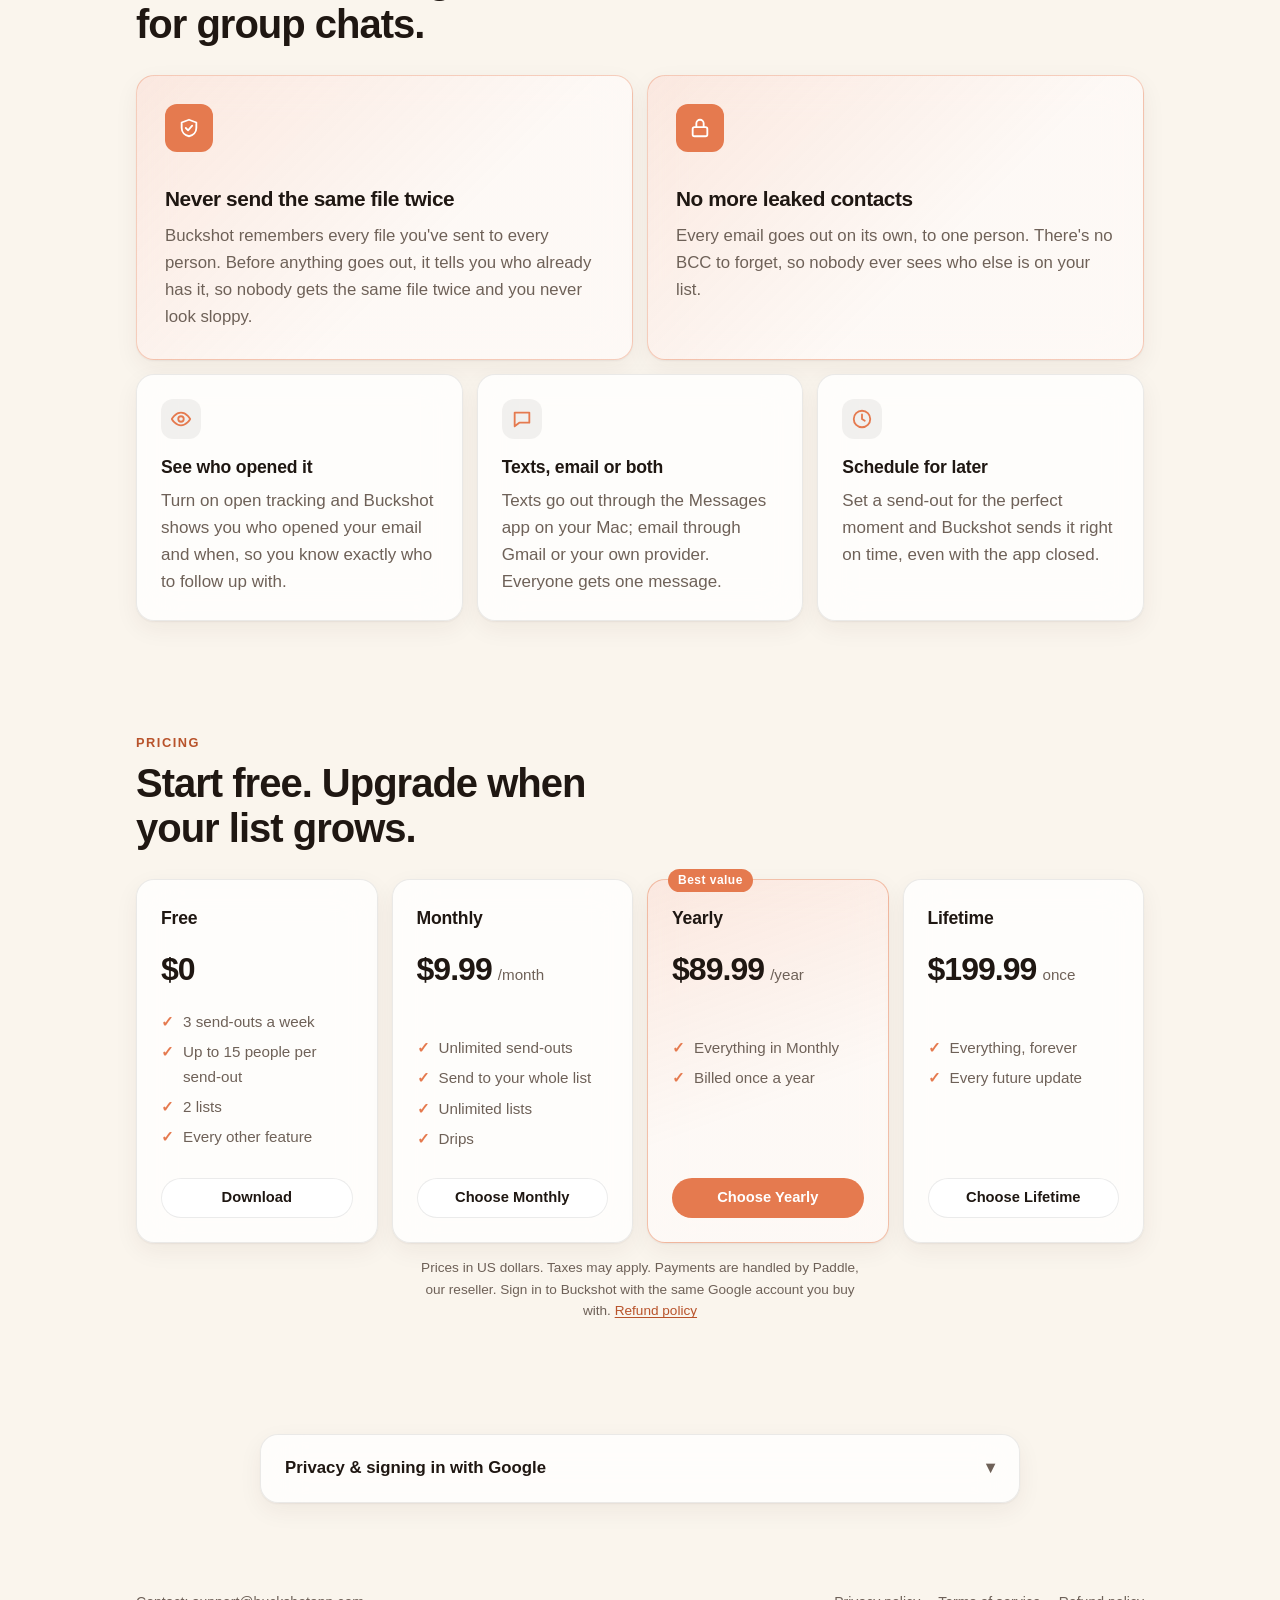
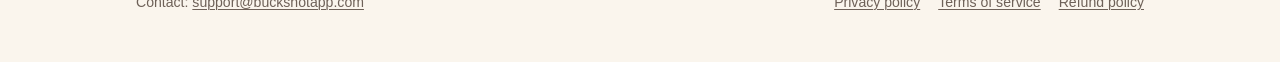
==== commit 095a782a: "Pricing section (prices, free plan, founder offer from api.buckshotapp.com/v1/config), checkout page" ====
--- a/index.html
+++ b/index.html
@@ -23,6 +23,7 @@
     <a class="brand" href="./"><picture><source srcset="icon-light.png" media="(prefers-color-scheme: light)"><img src="icon-dark.png" alt=""></picture>Buckshot</a>
     <nav>
       <a class="pill small hide-small" href="#how">How it works</a>
+      <a class="pill small" href="#pricing">Pricing</a>
       <a class="pill small" href="privacy.html">Privacy</a>
     </nav>
   </div>
@@ -86,6 +87,50 @@
       </div>
     </section>
 
+    <section id="pricing">
+      <p class="eyebrow">Pricing</p>
+      <h2>Start free. Upgrade when your list grows.</h2>
+      <!-- Prices are filled in from https://api.buckshotapp.com/v1/config (one place for the site and the app);
+           the numbers below are only what shows if that can't be reached. -->
+      <div class="plans" id="plans">
+        <div class="card plan">
+          <h3>Free</h3>
+          <div class="price"><span class="amount">$0</span></div>
+          <ul>
+            <li><span data-free="sendOutsPerWeek">3</span> send-outs a week</li>
+            <li>Up to <span data-free="recipientsPerSendOut">15</span> people per send-out</li>
+            <li><span data-free="lists">2</span> lists</li>
+            <li>Every other feature</li>
+          </ul>
+          <a class="pill clear" href="beta.html" data-download>Download</a>
+        </div>
+        <div class="card plan" data-plan="monthly">
+          <h3>Monthly</h3>
+          <div class="price"><span class="amount">$9.99</span><span class="per">/month</span></div>
+          <div class="was"></div>
+          <ul><li>Unlimited send-outs</li><li>Send to your whole list</li><li>Unlimited lists</li><li>Drips</li></ul>
+          <a class="pill clear" href="checkout.html?plan=monthly">Choose Monthly</a>
+        </div>
+        <div class="card plan best" data-plan="yearly">
+          <span class="flag">Best value</span>
+          <h3>Yearly</h3>
+          <div class="price"><span class="amount">$89.99</span><span class="per">/year</span></div>
+          <div class="was"></div>
+          <ul><li>Everything in Monthly</li><li>Billed once a year</li></ul>
+          <a class="pill orange" href="checkout.html?plan=yearly">Choose Yearly</a>
+        </div>
+        <div class="card plan" data-plan="lifetime">
+          <h3>Lifetime</h3>
+          <div class="price"><span class="amount">$199.99</span><span class="per">once</span></div>
+          <div class="was"></div>
+          <ul><li>Everything, forever</li><li>Every future update</li></ul>
+          <a class="pill clear" href="checkout.html?plan=lifetime">Choose Lifetime</a>
+        </div>
+      </div>
+      <p class="founder" id="founder" hidden></p>
+      <p class="fine">Prices in US dollars. Taxes may apply. Payments are handled by Paddle, our reseller. Sign in to Buckshot with the same Google account you buy with. <a href="refunds.html">Refund policy</a></p>
+    </section>
+
     <section id="privacy">
       <details class="card google" id="google">
         <summary>Privacy &amp; signing in with Google</summary>
@@ -133,6 +178,7 @@
     get.addEventListener("click", e => { if (!box.checked) e.preventDefault(); else setTimeout(() => dialog.close(), 400); });
   })();
 </script>
+<script src="pricing.js"></script>
 <script src="strings.js"></script>
 </body>
 </html>
--- a/style.css
+++ b/style.css
@@ -205,3 +205,40 @@
   * { animation: none !important; transition: none !important; }
   html { scroll-behavior: auto; }
 }
+
+/* Pricing (numbers come from api.buckshotapp.com/v1/config via pricing.js) */
+.plans { display: grid; grid-template-columns: repeat(4, 1fr); gap: 14px; align-items: stretch; }
+.card.plan { position: relative; display: flex; flex-direction: column; gap: 6px; }
+.card.plan.best {
+  border-color: rgba(229, 122, 79, 0.45);
+  background: linear-gradient(160deg, rgba(229, 122, 79, 0.16), rgba(229, 122, 79, 0.03) 60%), var(--card);
+}
+.plan .flag {
+  position: absolute; top: -11px; left: 20px; padding: 2px 10px; border-radius: 999px; background: var(--accent);
+  color: #fff; font-size: 0.75rem; font-weight: 700; letter-spacing: 0.04em;
+}
+.plan .price { display: flex; align-items: baseline; gap: 6px; }
+.plan .amount { font-size: 2rem; font-weight: 800; letter-spacing: -0.03em; }
+.plan .per { color: var(--muted); font-size: 0.95rem; }
+.plan .was { min-height: 1.4em; color: var(--muted); font-size: 0.9rem; }
+.plan .was s { margin-right: 6px; }
+.plan .was strong { color: var(--accent-text); font-weight: 700; }
+.plan ul { list-style: none; padding: 0; margin: 6px 0 18px; color: var(--muted); font-size: 0.95rem; flex: 1; }
+.plan li { padding: 3px 0 3px 22px; position: relative; }
+.plan li::before { content: "✓"; position: absolute; left: 0; color: var(--accent); font-weight: 700; }
+.plan .pill { justify-content: center; }
+.founder { text-align: center; margin: 22px 0 0; font-weight: 600; }
+.founder strong { color: var(--accent-text); }
+.fine { text-align: center; color: var(--muted); font-size: 0.85rem; margin: 14px auto 0; max-width: 60ch; }
+@media (max-width: 960px) { .plans { grid-template-columns: repeat(2, 1fr); } }
+@media (max-width: 560px) { .plans { grid-template-columns: 1fr; } }
+
+/* Checkout page */
+.checkout { max-width: 560px; margin: 0 auto; padding: 56px 16px 24px; text-align: center; }
+.checkout h1 { font-size: clamp(2rem, 5vw, 2.6rem); letter-spacing: -0.03em; margin: 0 0 8px; }
+.checkout .card { text-align: left; margin-top: 22px; }
+.checkout .choices { display: flex; gap: 8px; flex-wrap: wrap; justify-content: center; margin: 18px 0 0; }
+.checkout .pill { cursor: pointer; font-family: inherit; }
+.checkout .pill.on { background: var(--accent); color: #fff; }
+.checkout .status { color: var(--muted); margin-top: 16px; }
+.checkout .pill[disabled] { opacity: 0.45; cursor: default; filter: none; }
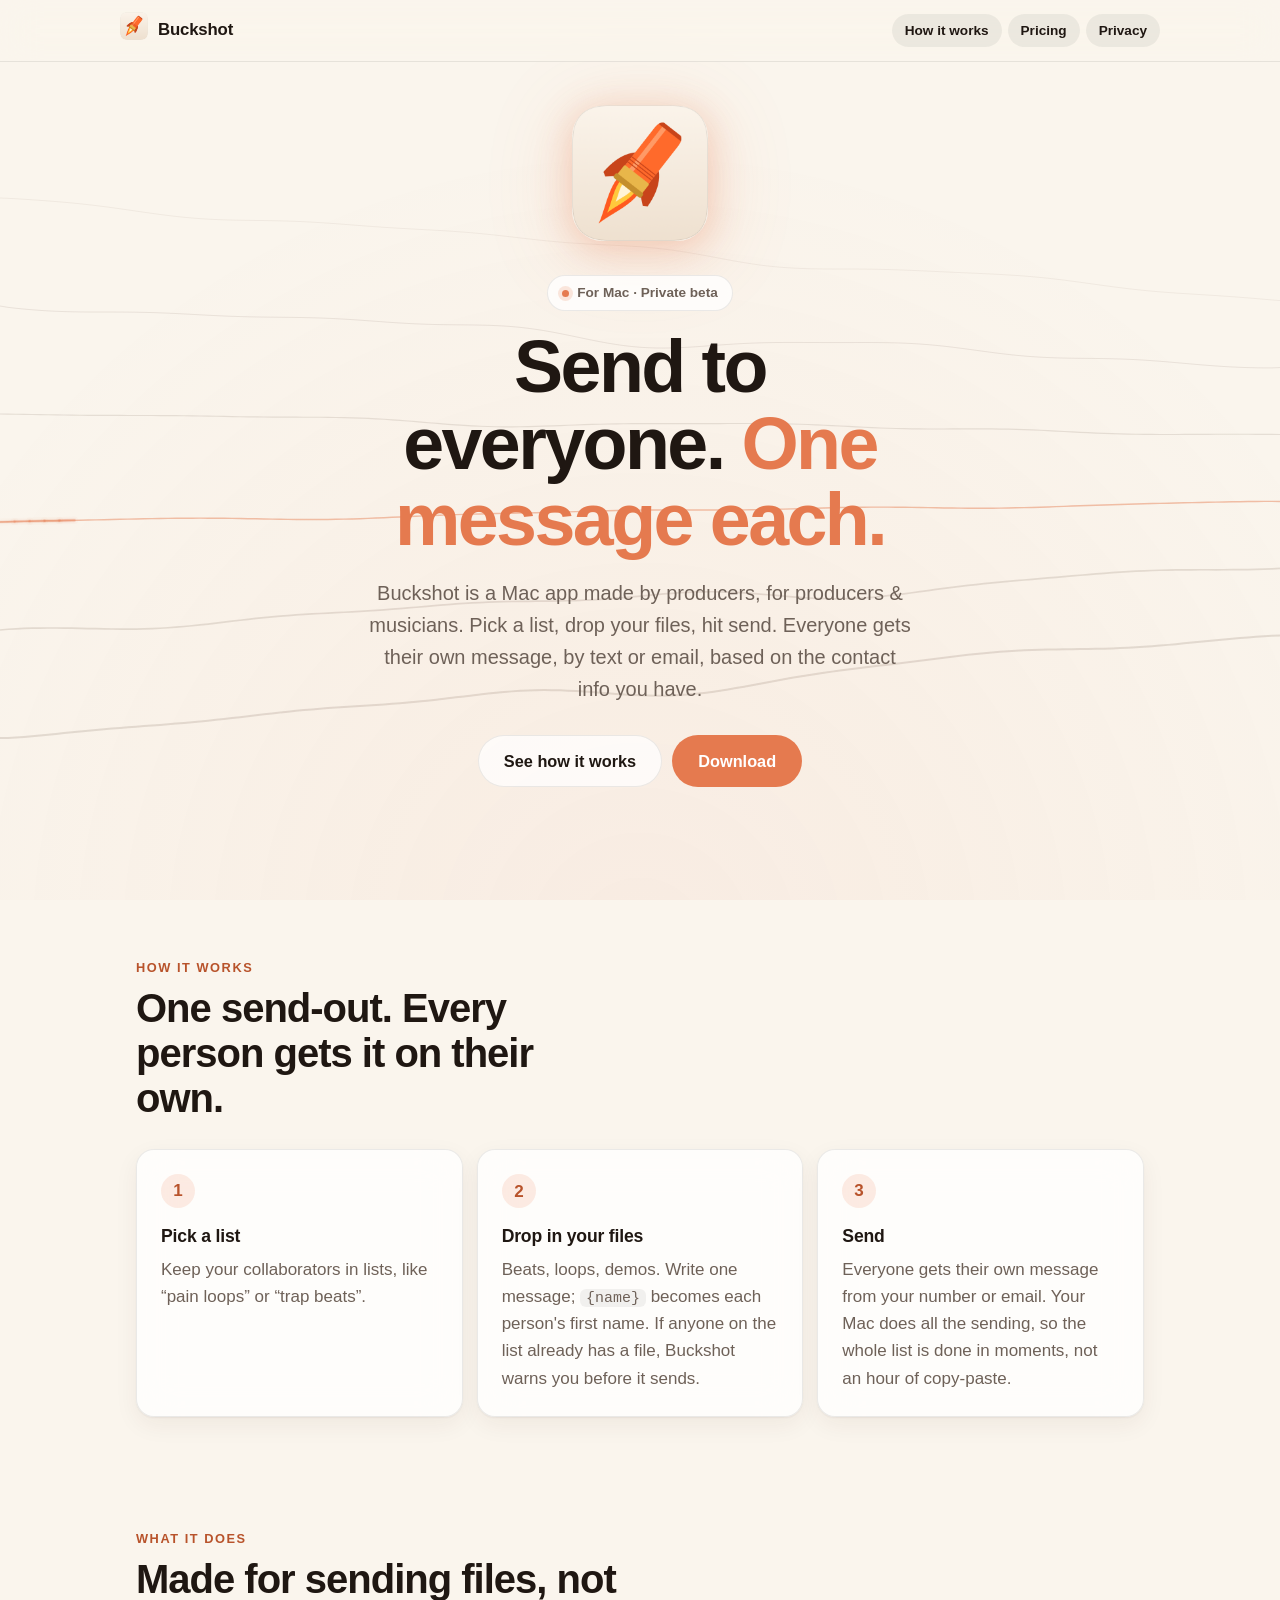
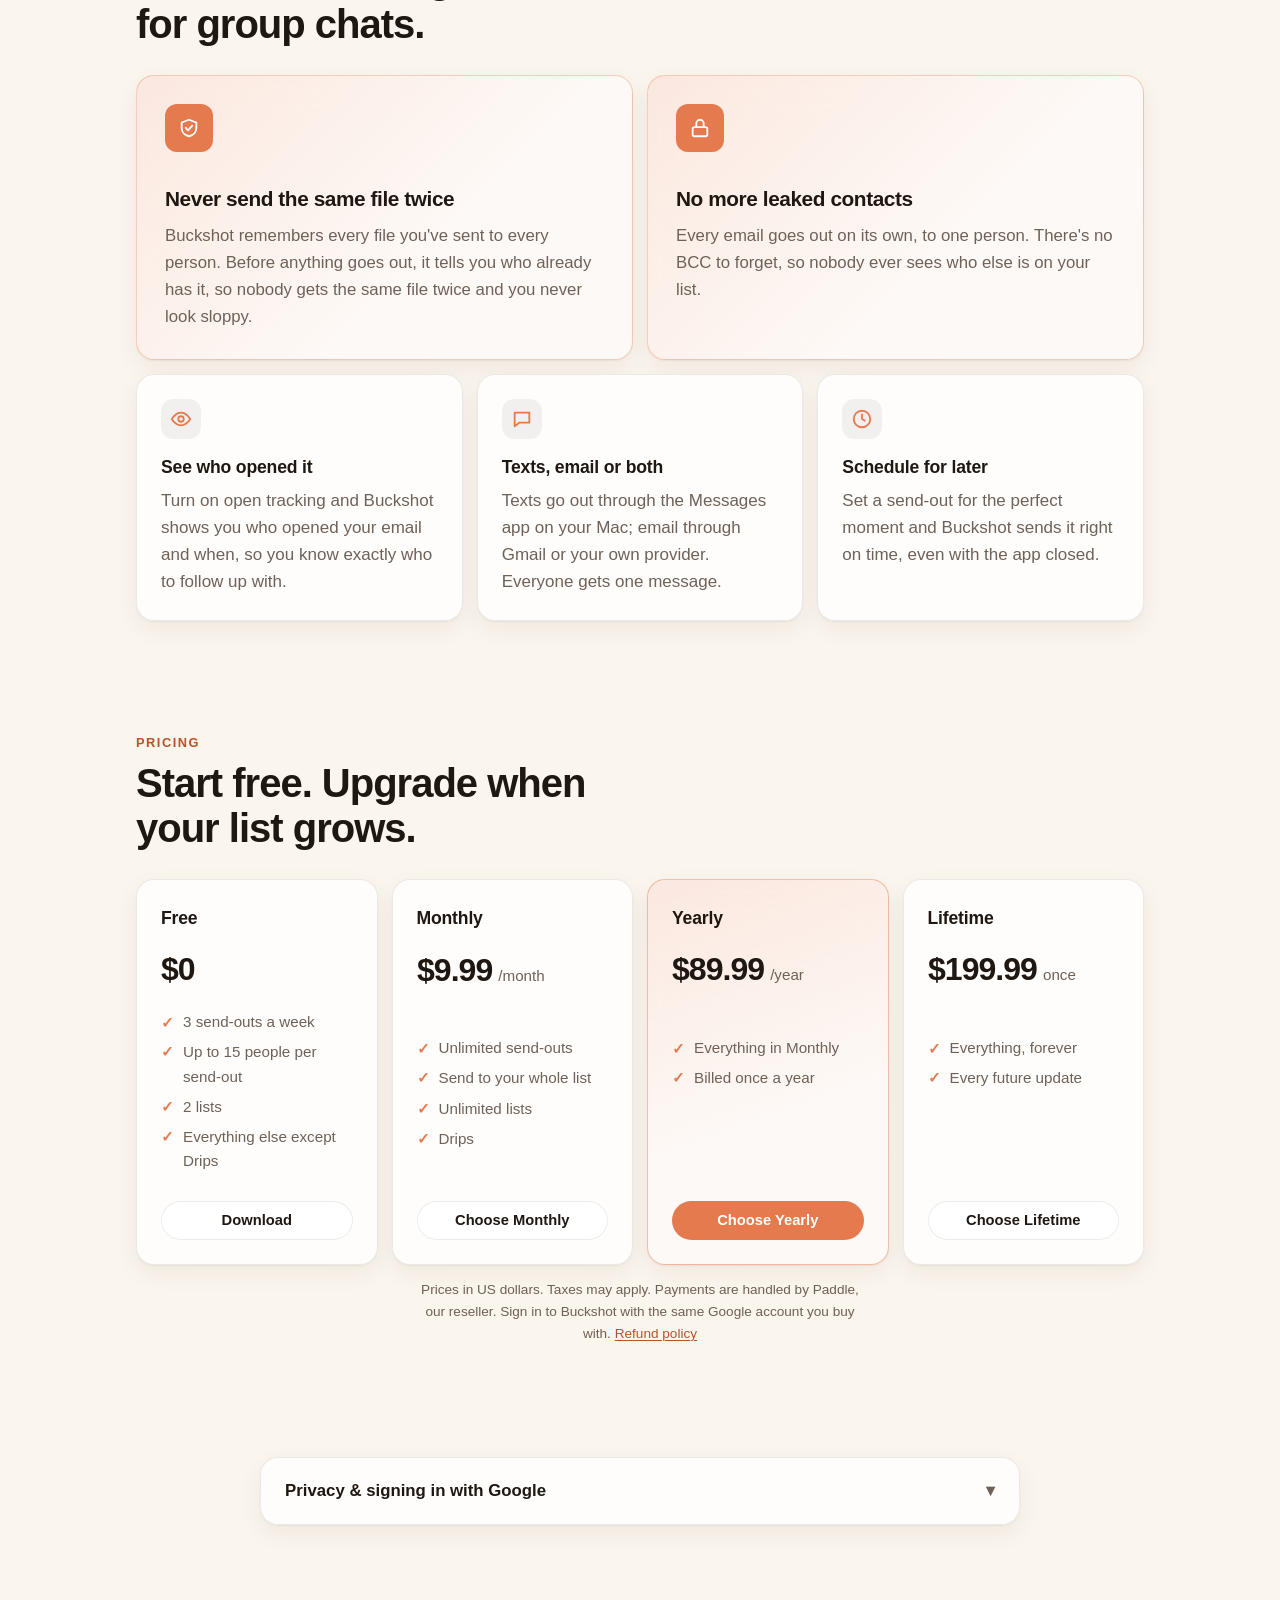
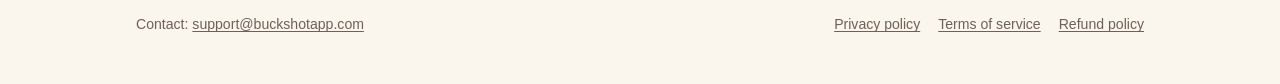
==== commit fad7e55e: "Pricing: free plan says "Everything else except Drips" (follows free.drips in the server config) Co-" ====
--- a/index.html
+++ b/index.html
@@ -100,7 +100,7 @@
             <li><span data-free="sendOutsPerWeek">3</span> send-outs a week</li>
             <li>Up to <span data-free="recipientsPerSendOut">15</span> people per send-out</li>
             <li><span data-free="lists">2</span> lists</li>
-            <li>Every other feature</li>
+            <li id="free-rest">Everything else except Drips</li>
           </ul>
           <a class="pill clear" href="beta.html" data-download>Download</a>
         </div>
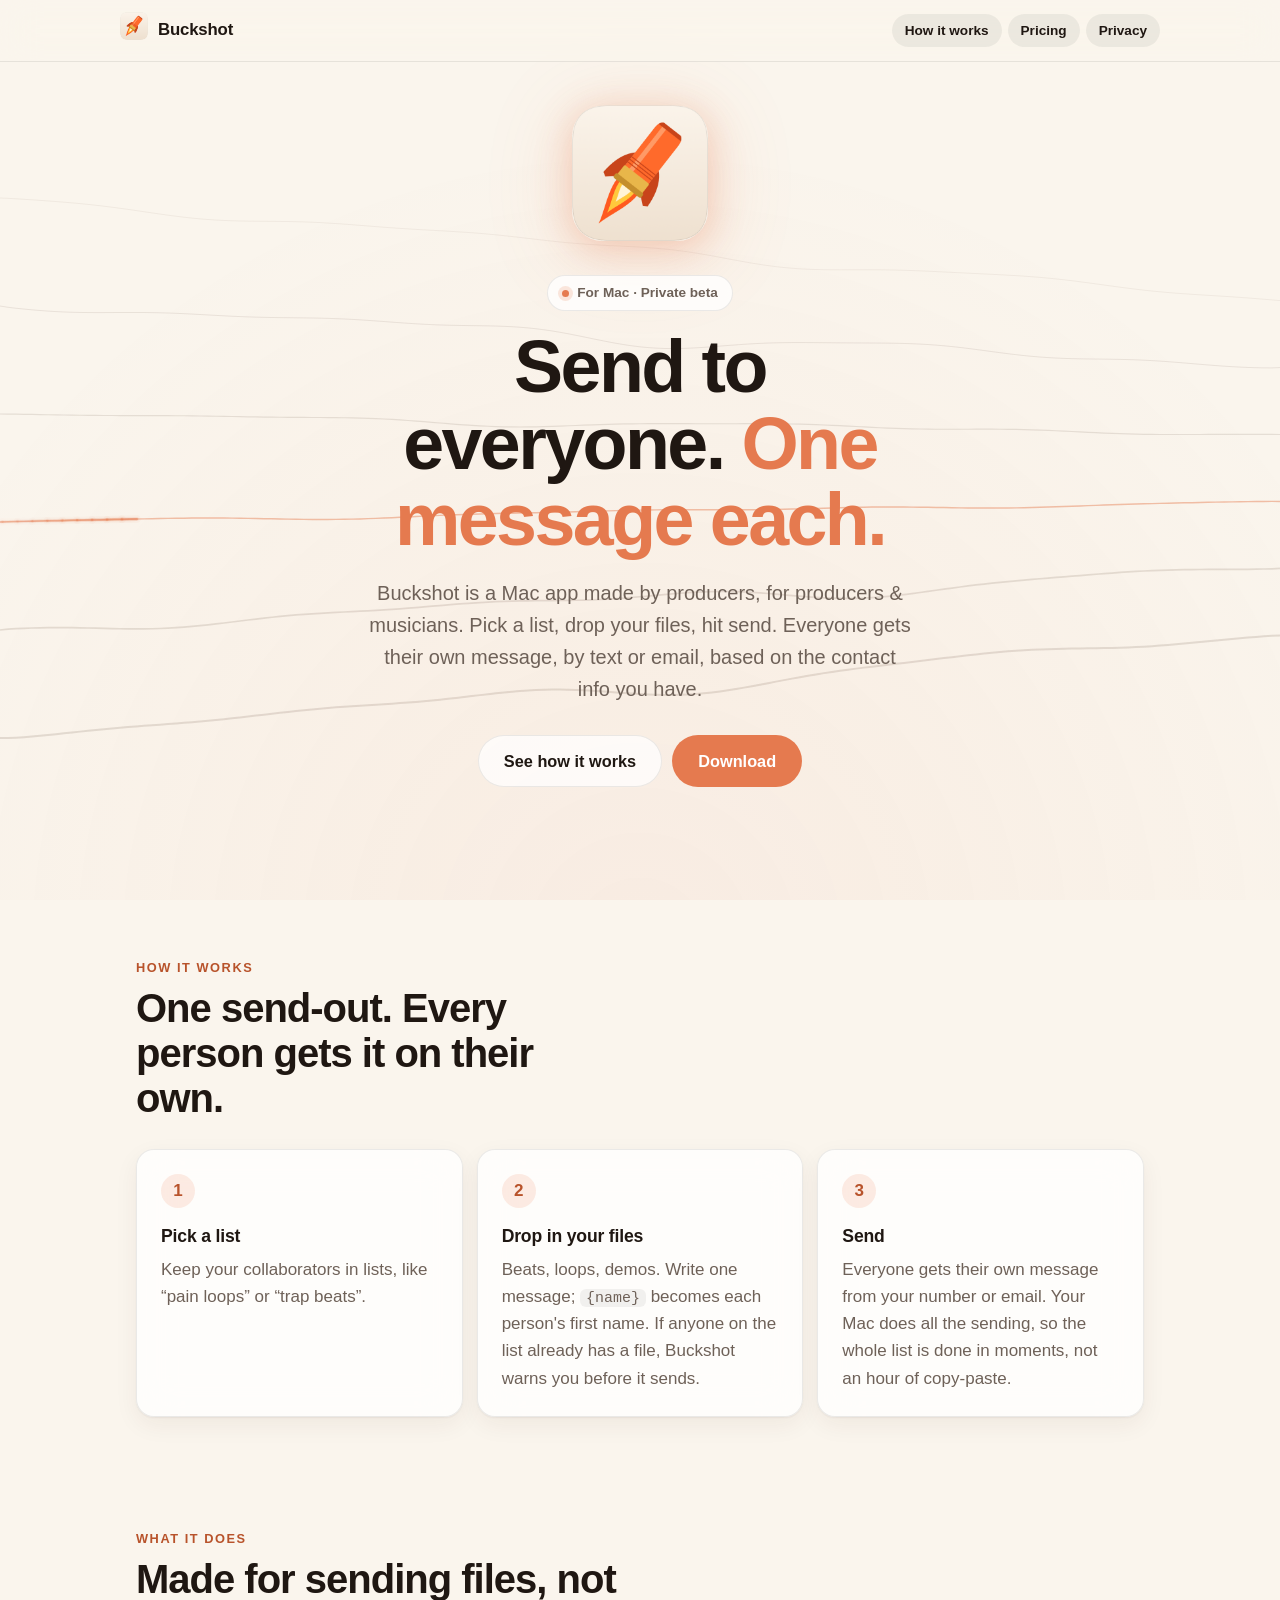
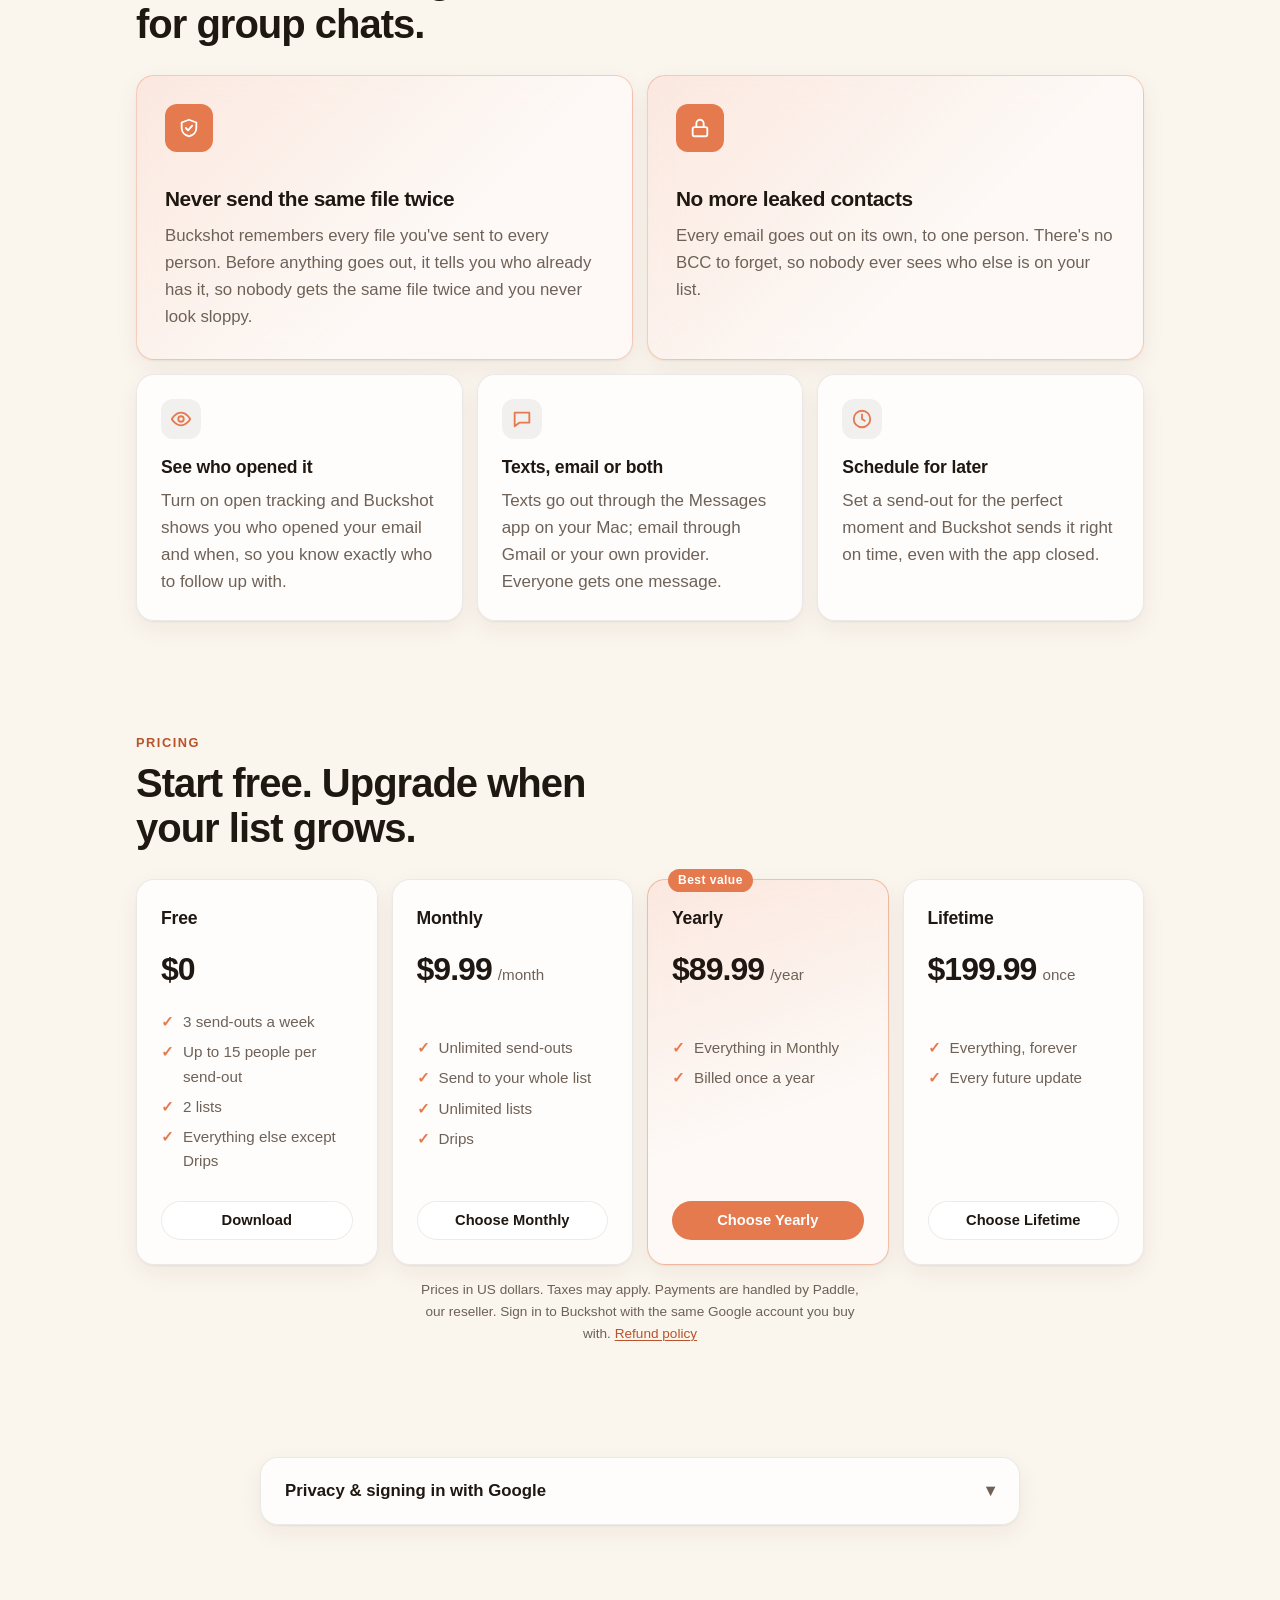
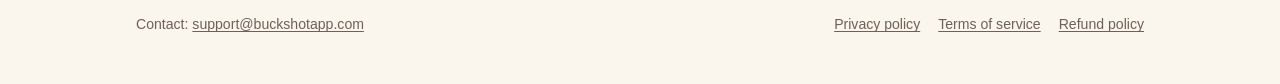
==== commit a0d99367: "Privacy policy and home page: Gmail Other contacts (names + emails) for To-field suggestions and imp" ====
--- a/index.html
+++ b/index.html
@@ -135,7 +135,7 @@
       <details class="card google" id="google">
         <summary>Privacy &amp; signing in with Google</summary>
         <div class="body">
-          <p>If you choose to send email from Gmail, Buckshot asks Google for permission to <strong>send email on your behalf</strong> (the <code>gmail.send</code> permission), plus your name and email address to show which account you're sending from. For files too big to attach (over 25 MB), it can put them in a “Buckshot” folder in your own Google Drive and link them in the email, like Gmail does; it can only touch files it created. Buckshot <strong>cannot read, search or delete your email</strong>. It only sends the messages you write, to the people you choose, when you press Send.</p>
+          <p>If you choose to send email from Gmail, Buckshot asks Google for permission to <strong>send email on your behalf</strong> (the <code>gmail.send</code> permission), plus your name and email address to show which account you're sending from. For files too big to attach (over 25 MB), it can put them in a “Buckshot” folder in your own Google Drive and link them in the email, like Gmail does; it can only touch files it created. To suggest people as you type, like Gmail does, it can see the names and email addresses Gmail saved for people you've emailed; they stay on your Mac. Buckshot <strong>cannot read, search or delete your email</strong>. It only sends the messages you write, to the people you choose, when you press Send.</p>
           <p>Your Google sign-in is also your Buckshot account: Buckshot's server keeps your email address and which plan you're on, nothing else. Everything else (your contacts, lists, drafts and history) stays on your Mac.</p>
           <p><a href="privacy.html">Read the privacy policy</a></p>
         </div>
